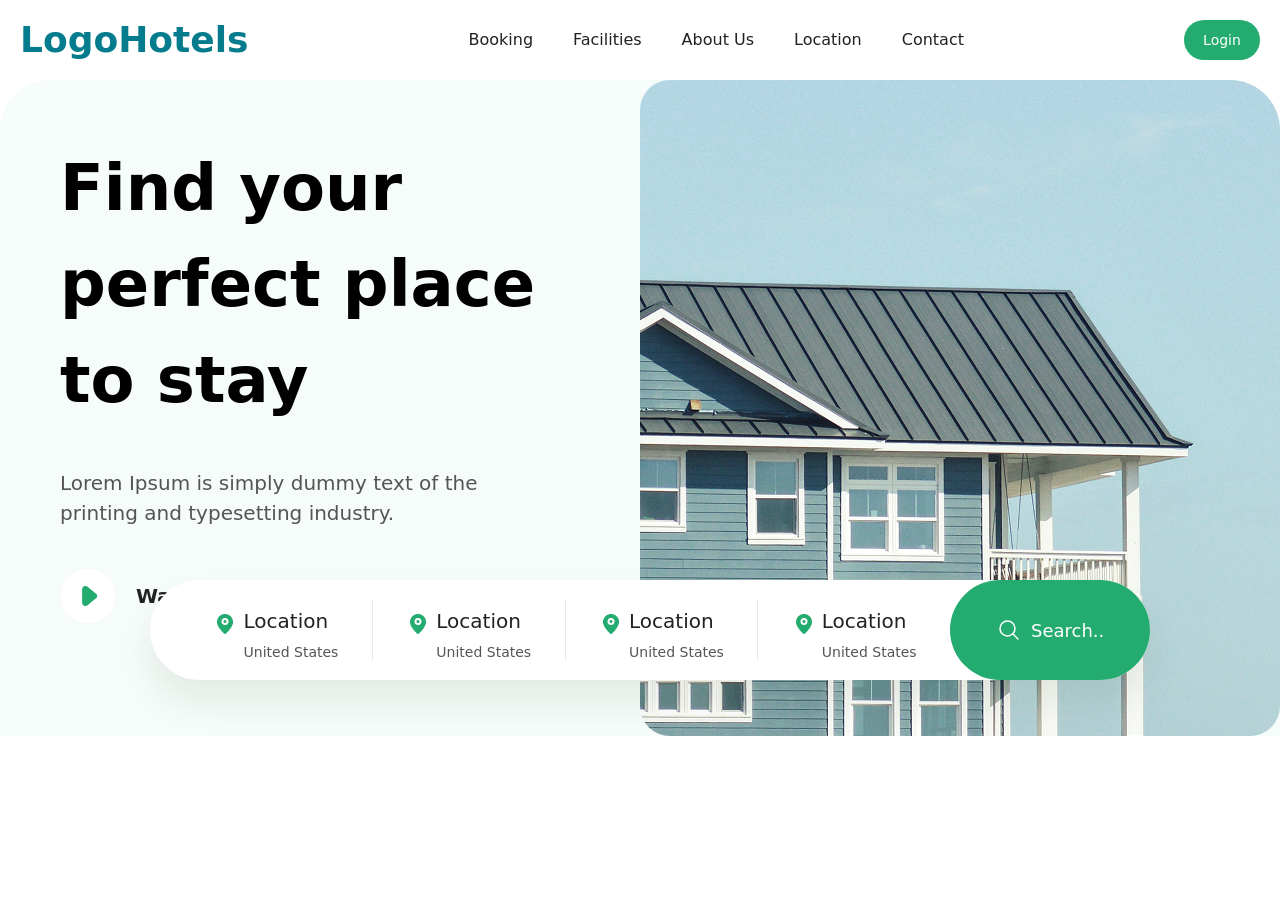
==== index.html @ 99b349c3 "1st section" ====
<!DOCTYPE html>
<html lang="en">
<head>
    <meta charset="UTF-8">
    <meta name="viewport" content="width=device-width, initial-scale=1.0">
    <title>Hotels</title>
    <link rel="stylesheet" href="./src/output.css">
</head>
<body>
    <header class="max-w-[1280px] m-auto py-10 p-5 lg:py-10 h-[40px] flex justify-between items-center">
        <h1 class="font-[900] text-[24px] lg:text-[36px] text-[#047C8D]">LogoHotels</h1>
        <nav class="hidden lg:flex gap-[40px] text-[#222222]">
            <p>Booking</p>
            <p>Facilities</p>
            <p>About Us</p>
            <p>Location</p>
            <p>Contact</p>
        </nav>
        <a href="" class="w-[76px] h-[40px] rounded-[35px] bg-[#24AB70] flex justify-center items-center text-[14px] text-white">Login</a>
        <svg xmlns="http://www.w3.org/2000/svg" fill="none" viewBox="0 0 24 24" stroke-width="1.5" stroke="currentColor" class="lg:hidden block w-[40px] h-[30px]">
        <path stroke-linecap="round" stroke-linejoin="round" d="M3.75 6.75h16.5M3.75 12h16.5M12 17.25h8.25" />
        </svg>
    </header>
    <section class="m-5 p-5 lg:p-0 relative max-w-[1280px] lg:h-[656px] m-auto rounded-t-[50px] bg-[#24AB700A] flex gap-[20px] flex-col lg:flex-row lg:justify-between">
        <div class="p-[30px] lg:p-[60px] flex flex-col gap-[30px] items-center lg:items-start lg:gap-[40px]">
            <h1 class="text-[64px] font-[600] text-center lg:text-start">Find your perfect place to stay</h1>
            <p class="text-[20px] text-[#555555] text-center lg:text-start">Lorem Ipsum is simply dummy text of the printing and typesetting industry.</p>
            <div class="flex gap-[20px] items-center justify-start">
                <img class="w-[56px] h-[56px]" src="./Images/Group 2.png" alt="">
                <h3 class="text-[20px] font-[600] text-[#222222]">Watch video</h3>
            </div>
        </div>
        <img class="rounded-[30px] lg:w-[640px] lg:h-[656px]" src="./Images/image (19).png" alt="">
                
        <div class="hidden lg:flex absolute top-[500px] left-[150px] lg:flex-row items-center pl-[30px] w-[1000px] h-[100px] bg-white rounded-[280px] justify-between" style="box-shadow: 0px 22px 38px #00221314;">
            <div class=""></div>
            <div class="border border-b border-[#E8E8E8] lg:border-none flex w-[125px] h-[48px] justify-between items-start">
                <img class="w-[24px] mt-1.5 h-[24px]" src="./Images/pin 1.png" alt="">
                <div class="flex flex-col gap-1.5">
                    <p class="text-[20px] text-[#222222]">Location</p>
                    <p class="text-[14px] text-[#555555]">United States</p>
                </div>
            </div>
            <img class="h-[60px]" src="./Images/Line 3.png" alt="">
            <div class="border border-b border-[#E8E8E8] lg:border-none flex w-[125px] h-[48px] justify-between items-start">
                <img class="w-[24px] mt-1.5 h-[24px]" src="./Images/pin 1.png" alt="">
                <div class="flex flex-col gap-1.5">
                    <p class="text-[20px] text-[#222222]">Location</p>
                    <p class="text-[14px] text-[#555555]">United States</p>
                </div>
            </div>
            <img class="h-[60px]" src="./Images/Line 3.png" alt="">
            <div class="border border-b border-[#E8E8E8] lg:border-none flex w-[125px] h-[48px] justify-between items-start">
                <img class="w-[24px] mt-1.5 h-[24px]" src="./Images/pin 1.png" alt="">
                <div class="flex flex-col gap-1.5">
                    <p class="text-[20px] text-[#222222]">Location</p>
                    <p class="text-[14px] text-[#555555]">United States</p>
                </div>
            </div>
            <img class="h-[60px]" src="./Images/Line 3.png" alt="">
            <div class="border border-b border-[#E8E8E8] lg:border-none flex w-[125px] h-[48px] justify-between items-start">
                <img class="w-[24px] mt-1.5 h-[24px]" src="./Images/pin 1.png" alt="">
                <div class="flex flex-col gap-1.5">
                    <p class="text-[20px] text-[#222222]">Location</p>
                    <p class="text-[14px] text-[#555555]">United States</p>
                </div>
            </div>
            <div class="w-[200px] h-[100px] flex rounded-[280px] bg-[#24AB70] text-white flex justify-center gap-[10px] items-center">
                <svg xmlns="http://www.w3.org/2000/svg" fill="none" viewBox="0 0 24 24" stroke-width="1.5" stroke="currentColor" class="size-6">
                <path stroke-linecap="round" stroke-linejoin="round" d="m21 21-5.197-5.197m0 0A7.5 7.5 0 1 0 5.196 5.196a7.5 7.5 0 0 0 10.607 10.607Z" />
                </svg>
                <input class="w-[72px] h-[24px] text-[18px] text-white" type="text" placeholder="Search...">
            </div>
        </div>
    </section>
</body>
</html>
---- src/output.css ----
/*! tailwindcss v4.3.0 | MIT License | https://tailwindcss.com */
@layer properties;
@layer theme, base, components, utilities;
@layer theme {
  :root, :host {
    --font-sans: ui-sans-serif, system-ui, sans-serif, "Apple Color Emoji",
      "Segoe UI Emoji", "Segoe UI Symbol", "Noto Color Emoji";
    --font-mono: ui-monospace, SFMono-Regular, Menlo, Monaco, Consolas, "Liberation Mono",
      "Courier New", monospace;
    --color-amber-50: oklch(98.7% 0.022 95.277);
    --color-white: #fff;
    --spacing: 0.25rem;
    --text-2xl: 1.5rem;
    --text-2xl--line-height: calc(2 / 1.5);
    --font-weight-bold: 700;
    --radius-2xl: 1rem;
    --default-font-family: var(--font-sans);
    --default-mono-font-family: var(--font-mono);
  }
}
@layer base {
  *, ::after, ::before, ::backdrop, ::file-selector-button {
    box-sizing: border-box;
    margin: 0;
    padding: 0;
    border: 0 solid;
  }
  html, :host {
    line-height: 1.5;
    -webkit-text-size-adjust: 100%;
    tab-size: 4;
    font-family: var(--default-font-family, ui-sans-serif, system-ui, sans-serif, "Apple Color Emoji", "Segoe UI Emoji", "Segoe UI Symbol", "Noto Color Emoji");
    font-feature-settings: var(--default-font-feature-settings, normal);
    font-variation-settings: var(--default-font-variation-settings, normal);
    -webkit-tap-highlight-color: transparent;
  }
  hr {
    height: 0;
    color: inherit;
    border-top-width: 1px;
  }
  abbr:where([title]) {
    -webkit-text-decoration: underline dotted;
    text-decoration: underline dotted;
  }
  h1, h2, h3, h4, h5, h6 {
    font-size: inherit;
    font-weight: inherit;
  }
  a {
    color: inherit;
    -webkit-text-decoration: inherit;
    text-decoration: inherit;
  }
  b, strong {
    font-weight: bolder;
  }
  code, kbd, samp, pre {
    font-family: var(--default-mono-font-family, ui-monospace, SFMono-Regular, Menlo, Monaco, Consolas, "Liberation Mono", "Courier New", monospace);
    font-feature-settings: var(--default-mono-font-feature-settings, normal);
    font-variation-settings: var(--default-mono-font-variation-settings, normal);
    font-size: 1em;
  }
  small {
    font-size: 80%;
  }
  sub, sup {
    font-size: 75%;
    line-height: 0;
    position: relative;
    vertical-align: baseline;
  }
  sub {
    bottom: -0.25em;
  }
  sup {
    top: -0.5em;
  }
  table {
    text-indent: 0;
    border-color: inherit;
    border-collapse: collapse;
  }
  :-moz-focusring {
    outline: auto;
  }
  progress {
    vertical-align: baseline;
  }
  summary {
    display: list-item;
  }
  ol, ul, menu {
    list-style: none;
  }
  img, svg, video, canvas, audio, iframe, embed, object {
    display: block;
    vertical-align: middle;
  }
  img, video {
    max-width: 100%;
    height: auto;
  }
  button, input, select, optgroup, textarea, ::file-selector-button {
    font: inherit;
    font-feature-settings: inherit;
    font-variation-settings: inherit;
    letter-spacing: inherit;
    color: inherit;
    border-radius: 0;
    background-color: transparent;
    opacity: 1;
  }
  :where(select:is([multiple], [size])) optgroup {
    font-weight: bolder;
  }
  :where(select:is([multiple], [size])) optgroup option {
    padding-inline-start: 20px;
  }
  ::file-selector-button {
    margin-inline-end: 4px;
  }
  ::placeholder {
    opacity: 1;
  }
  @supports (not (-webkit-appearance: -apple-pay-button))  or (contain-intrinsic-size: 1px) {
    ::placeholder {
      color: currentcolor;
      @supports (color: color-mix(in lab, red, red)) {
        color: color-mix(in oklab, currentcolor 50%, transparent);
      }
    }
  }
  textarea {
    resize: vertical;
  }
  ::-webkit-search-decoration {
    -webkit-appearance: none;
  }
  ::-webkit-date-and-time-value {
    min-height: 1lh;
    text-align: inherit;
  }
  ::-webkit-datetime-edit {
    display: inline-flex;
  }
  ::-webkit-datetime-edit-fields-wrapper {
    padding: 0;
  }
  ::-webkit-datetime-edit, ::-webkit-datetime-edit-year-field, ::-webkit-datetime-edit-month-field, ::-webkit-datetime-edit-day-field, ::-webkit-datetime-edit-hour-field, ::-webkit-datetime-edit-minute-field, ::-webkit-datetime-edit-second-field, ::-webkit-datetime-edit-millisecond-field, ::-webkit-datetime-edit-meridiem-field {
    padding-block: 0;
  }
  ::-webkit-calendar-picker-indicator {
    line-height: 1;
  }
  :-moz-ui-invalid {
    box-shadow: none;
  }
  button, input:where([type="button"], [type="reset"], [type="submit"]), ::file-selector-button {
    appearance: button;
  }
  ::-webkit-inner-spin-button, ::-webkit-outer-spin-button {
    height: auto;
  }
  [hidden]:where(:not([hidden="until-found"])) {
    display: none !important;
  }
}
@layer utilities {
  .absolute {
    position: absolute;
  }
  .relative {
    position: relative;
  }
  .top-\[-20px\] {
    top: -20px;
  }
  .top-\[-\] {
    top: -;
  }
  .top-\[100\] {
    top: 100;
  }
  .top-\[500px\] {
    top: 500px;
  }
  .top-\[1000px\] {
    top: 1000px;
  }
  .left-\[150px\] {
    left: 150px;
  }
  .left-\[200px\] {
    left: 200px;
  }
  .m-5 {
    margin: calc(var(--spacing) * 5);
  }
  .m-auto {
    margin: auto;
  }
  .mt-1 {
    margin-top: calc(var(--spacing) * 1);
  }
  .mt-1\.5 {
    margin-top: calc(var(--spacing) * 1.5);
  }
  .mt-2 {
    margin-top: calc(var(--spacing) * 2);
  }
  .mt-2\.5 {
    margin-top: calc(var(--spacing) * 2.5);
  }
  .block {
    display: block;
  }
  .flex {
    display: flex;
  }
  .hidden {
    display: none;
  }
  .table {
    display: table;
  }
  .size-6 {
    width: calc(var(--spacing) * 6);
    height: calc(var(--spacing) * 6);
  }
  .h-\[20px\] {
    height: 20px;
  }
  .h-\[24px\] {
    height: 24px;
  }
  .h-\[30px\] {
    height: 30px;
  }
  .h-\[40px\] {
    height: 40px;
  }
  .h-\[48px\] {
    height: 48px;
  }
  .h-\[56px\] {
    height: 56px;
  }
  .h-\[60px\] {
    height: 60px;
  }
  .h-\[80px\] {
    height: 80px;
  }
  .h-\[100p\] {
    height: 100p;
  }
  .h-\[100px\] {
    height: 100px;
  }
  .h-\[700px\] {
    height: 700px;
  }
  .w-\[24px\] {
    width: 24px;
  }
  .w-\[30px\] {
    width: 30px;
  }
  .w-\[40px\] {
    width: 40px;
  }
  .w-\[56px\] {
    width: 56px;
  }
  .w-\[72px\] {
    width: 72px;
  }
  .w-\[76px\] {
    width: 76px;
  }
  .w-\[122\] {
    width: 122;
  }
  .w-\[125px\] {
    width: 125px;
  }
  .w-\[200px\] {
    width: 200px;
  }
  .w-\[1000px\] {
    width: 1000px;
  }
  .w-full {
    width: 100%;
  }
  .max-w-\[1000px\] {
    max-width: 1000px;
  }
  .max-w-\[1280px\] {
    max-width: 1280px;
  }
  .border-collapse {
    border-collapse: collapse;
  }
  .resize {
    resize: both;
  }
  .flex-col {
    flex-direction: column;
  }
  .items-center {
    align-items: center;
  }
  .items-start {
    align-items: flex-start;
  }
  .items-stretch {
    align-items: stretch;
  }
  .justify-between {
    justify-content: space-between;
  }
  .justify-center {
    justify-content: center;
  }
  .justify-start {
    justify-content: flex-start;
  }
  .gap-0 {
    gap: calc(var(--spacing) * 0);
  }
  .gap-1 {
    gap: calc(var(--spacing) * 1);
  }
  .gap-1\.5 {
    gap: calc(var(--spacing) * 1.5);
  }
  .gap-2 {
    gap: calc(var(--spacing) * 2);
  }
  .gap-2\.5 {
    gap: calc(var(--spacing) * 2.5);
  }
  .gap-5 {
    gap: calc(var(--spacing) * 5);
  }
  .gap-\[0\] {
    gap: 0;
  }
  .gap-\[10px\] {
    gap: 10px;
  }
  .gap-\[20\] {
    gap: 20;
  }
  .gap-\[20px\] {
    gap: 20px;
  }
  .gap-\[30\] {
    gap: 30;
  }
  .gap-\[30px\] {
    gap: 30px;
  }
  .gap-\[40px\] {
    gap: 40px;
  }
  .space-x-0 {
    :where(& > :not(:last-child)) {
      --tw-space-x-reverse: 0;
      margin-inline-start: calc(calc(var(--spacing) * 0) * var(--tw-space-x-reverse));
      margin-inline-end: calc(calc(var(--spacing) * 0) * calc(1 - var(--tw-space-x-reverse)));
    }
  }
  .space-x-2 {
    :where(& > :not(:last-child)) {
      --tw-space-x-reverse: 0;
      margin-inline-start: calc(calc(var(--spacing) * 2) * var(--tw-space-x-reverse));
      margin-inline-end: calc(calc(var(--spacing) * 2) * calc(1 - var(--tw-space-x-reverse)));
    }
  }
  .overflow-auto {
    overflow: auto;
  }
  .overflow-x-auto {
    overflow-x: auto;
  }
  .rounded {
    border-radius: 0.25rem;
  }
  .rounded-2xl {
    border-radius: var(--radius-2xl);
  }
  .rounded-\[2xl\] {
    border-radius: 2xl;
  }
  .rounded-\[30\] {
    border-radius: 30;
  }
  .rounded-\[30px\] {
    border-radius: 30px;
  }
  .rounded-\[35px\] {
    border-radius: 35px;
  }
  .rounded-\[280px\] {
    border-radius: 280px;
  }
  .rounded-t {
    border-top-left-radius: 0.25rem;
    border-top-right-radius: 0.25rem;
  }
  .rounded-t-2xl {
    border-top-left-radius: var(--radius-2xl);
    border-top-right-radius: var(--radius-2xl);
  }
  .rounded-t-\[2xl\] {
    border-top-left-radius: 2xl;
    border-top-right-radius: 2xl;
  }
  .rounded-t-\[50px\] {
    border-top-left-radius: 50px;
    border-top-right-radius: 50px;
  }
  .border {
    border-style: var(--tw-border-style);
    border-width: 1px;
  }
  .border-b {
    border-bottom-style: var(--tw-border-style);
    border-bottom-width: 1px;
  }
  .border-\[\#E8E8E8\] {
    border-color: #E8E8E8;
  }
  .bg-\[\#24AB70\] {
    background-color: #24AB70;
  }
  .bg-\[\#24AB700A\] {
    background-color: #24AB700A;
  }
  .bg-\[amber-50\] {
    background-color: amber-50;
  }
  .bg-amber-50 {
    background-color: var(--color-amber-50);
  }
  .bg-white {
    background-color: var(--color-white);
  }
  .p-5 {
    padding: calc(var(--spacing) * 5);
  }
  .p-10 {
    padding: calc(var(--spacing) * 10);
  }
  .p-\[30px\] {
    padding: 30px;
  }
  .px-1 {
    padding-inline: calc(var(--spacing) * 1);
  }
  .px-5 {
    padding-inline: calc(var(--spacing) * 5);
  }
  .px-10 {
    padding-inline: calc(var(--spacing) * 10);
  }
  .py-5 {
    padding-block: calc(var(--spacing) * 5);
  }
  .py-10 {
    padding-block: calc(var(--spacing) * 10);
  }
  .pb-4 {
    padding-bottom: calc(var(--spacing) * 4);
  }
  .pl-3 {
    padding-left: calc(var(--spacing) * 3);
  }
  .pl-\[2\] {
    padding-left: 2;
  }
  .pl-\[30px\] {
    padding-left: 30px;
  }
  .text-center {
    text-align: center;
  }
  .font-mono {
    font-family: var(--font-mono);
  }
  .text-2xl {
    font-size: var(--text-2xl);
    line-height: var(--tw-leading, var(--text-2xl--line-height));
  }
  .text-\[14px\] {
    font-size: 14px;
  }
  .text-\[18px\] {
    font-size: 18px;
  }
  .text-\[20px\] {
    font-size: 20px;
  }
  .text-\[24px\] {
    font-size: 24px;
  }
  .text-\[36px\] {
    font-size: 36px;
  }
  .text-\[64px\] {
    font-size: 64px;
  }
  .font-\[600\] {
    --tw-font-weight: 600;
    font-weight: 600;
  }
  .font-\[900\] {
    --tw-font-weight: 900;
    font-weight: 900;
  }
  .font-bold {
    --tw-font-weight: var(--font-weight-bold);
    font-weight: var(--font-weight-bold);
  }
  .text-\[\#047C8D\] {
    color: #047C8D;
  }
  .text-\[\#222222\] {
    color: #222222;
  }
  .text-\[\#555555\] {
    color: #555555;
  }
  .text-\[\#\] {
    color: #;
  }
  .text-\[2xl\] {
    color: 2xl;
  }
  .text-\[18p\] {
    color: 18p;
  }
  .text-\[wi\] {
    color: wi;
  }
  .text-white {
    color: var(--color-white);
  }
  .underline {
    text-decoration-line: underline;
  }
  .outline {
    outline-style: var(--tw-outline-style);
    outline-width: 1px;
  }
  .md\:pb-6 {
    @media (width >= 48rem) {
      padding-bottom: calc(var(--spacing) * 6);
    }
  }
  .lg\:absolute {
    @media (width >= 64rem) {
      position: absolute;
    }
  }
  .lg\:block {
    @media (width >= 64rem) {
      display: block;
    }
  }
  .lg\:flex {
    @media (width >= 64rem) {
      display: flex;
    }
  }
  .lg\:hidden {
    @media (width >= 64rem) {
      display: none;
    }
  }
  .lg\:h-\[656\] {
    @media (width >= 64rem) {
      height: 656;
    }
  }
  .lg\:h-\[656px\] {
    @media (width >= 64rem) {
      height: 656px;
    }
  }
  .lg\:w-\[640px\] {
    @media (width >= 64rem) {
      width: 640px;
    }
  }
  .lg\:flex-row {
    @media (width >= 64rem) {
      flex-direction: row;
    }
  }
  .lg\:items-start {
    @media (width >= 64rem) {
      align-items: flex-start;
    }
  }
  .lg\:justify-between {
    @media (width >= 64rem) {
      justify-content: space-between;
    }
  }
  .lg\:gap-\[40\] {
    @media (width >= 64rem) {
      gap: 40;
    }
  }
  .lg\:gap-\[40px\] {
    @media (width >= 64rem) {
      gap: 40px;
    }
  }
  .lg\:border {
    @media (width >= 64rem) {
      border-style: var(--tw-border-style);
      border-width: 1px;
    }
  }
  .lg\:border-none {
    @media (width >= 64rem) {
      --tw-border-style: none;
      border-style: none;
    }
  }
  .lg\:p-0 {
    @media (width >= 64rem) {
      padding: calc(var(--spacing) * 0);
    }
  }
  .lg\:p-\[60px\] {
    @media (width >= 64rem) {
      padding: 60px;
    }
  }
  .lg\:px-10 {
    @media (width >= 64rem) {
      padding-inline: calc(var(--spacing) * 10);
    }
  }
  .lg\:py-5 {
    @media (width >= 64rem) {
      padding-block: calc(var(--spacing) * 5);
    }
  }
  .lg\:py-10 {
    @media (width >= 64rem) {
      padding-block: calc(var(--spacing) * 10);
    }
  }
  .lg\:py-\[40\] {
    @media (width >= 64rem) {
      padding-block: 40;
    }
  }
  .lg\:text-start {
    @media (width >= 64rem) {
      text-align: start;
    }
  }
  .lg\:text-\[36px\] {
    @media (width >= 64rem) {
      font-size: 36px;
    }
  }
}
@property --tw-space-x-reverse {
  syntax: "*";
  inherits: false;
  initial-value: 0;
}
@property --tw-border-style {
  syntax: "*";
  inherits: false;
  initial-value: solid;
}
@property --tw-font-weight {
  syntax: "*";
  inherits: false;
}
@property --tw-outline-style {
  syntax: "*";
  inherits: false;
  initial-value: solid;
}
@layer properties {
  @supports ((-webkit-hyphens: none) and (not (margin-trim: inline))) or ((-moz-orient: inline) and (not (color:rgb(from red r g b)))) {
    *, ::before, ::after, ::backdrop {
      --tw-space-x-reverse: 0;
      --tw-border-style: solid;
      --tw-font-weight: initial;
      --tw-outline-style: solid;
    }
  }
}
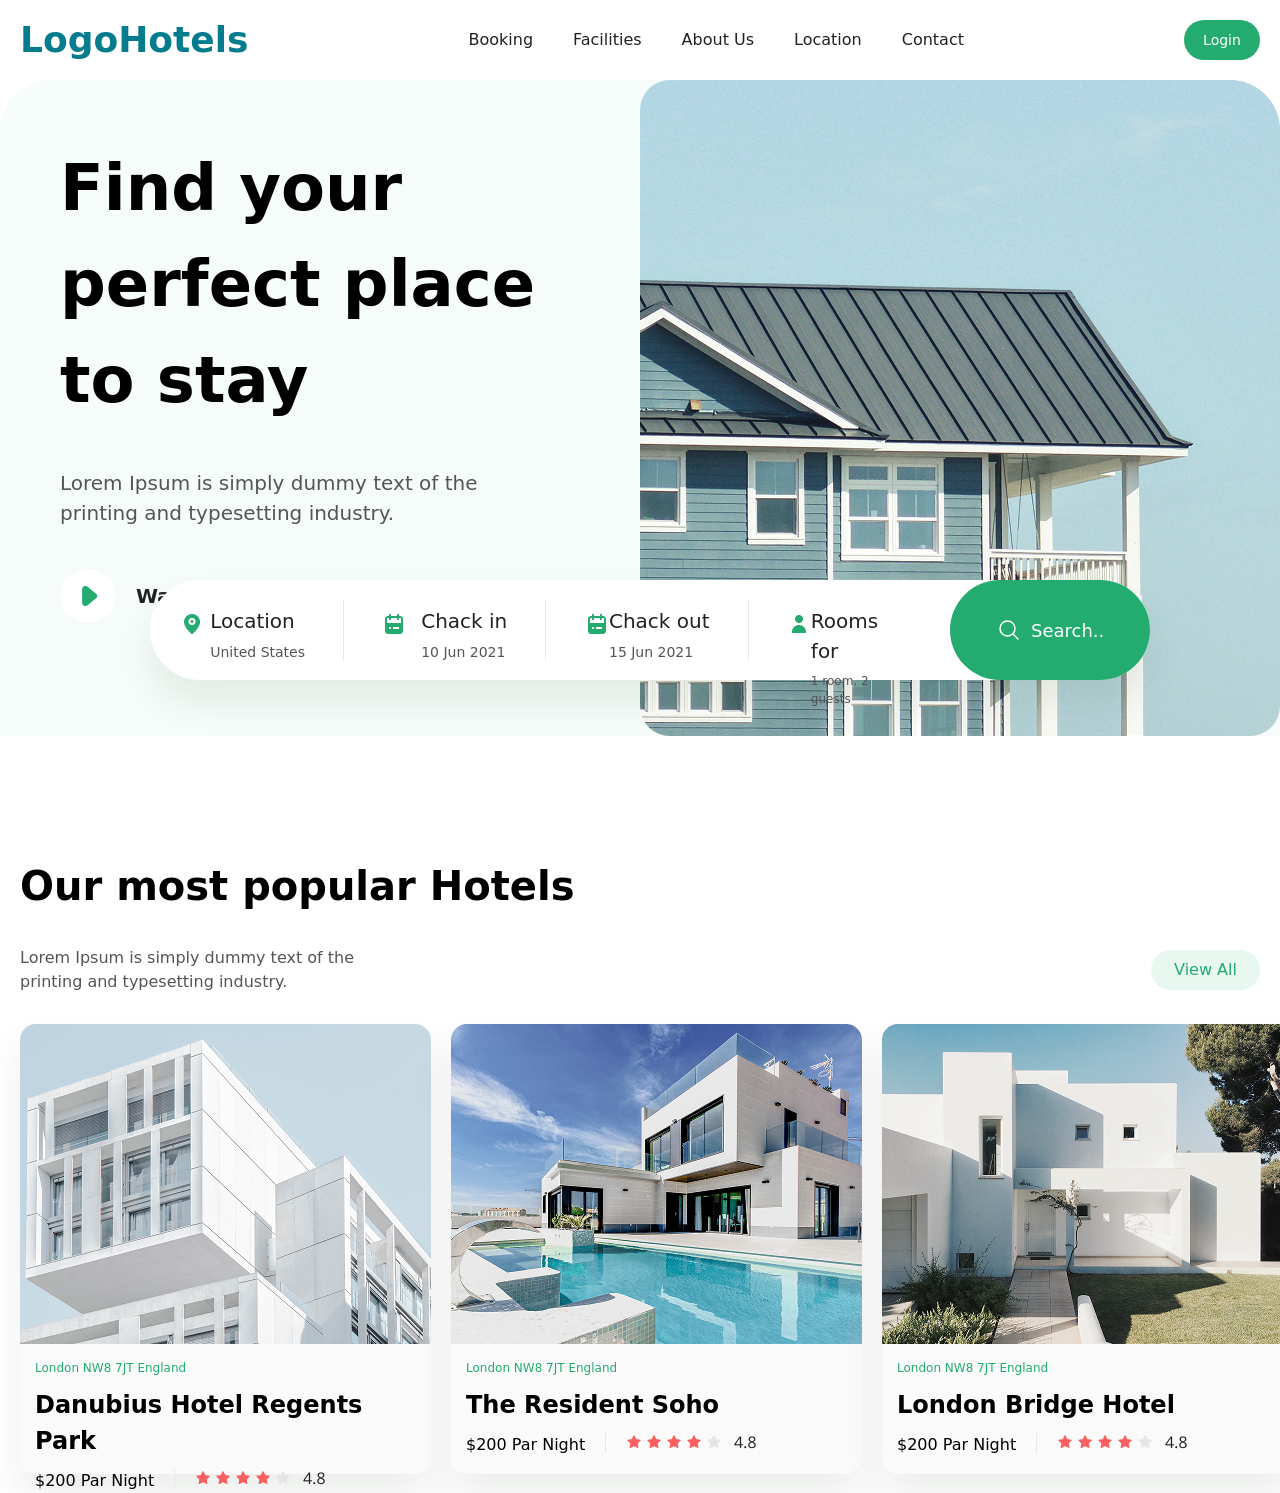
==== commit 03a58357: "2nd section" ====
--- a/index.html
+++ b/index.html
@@ -33,7 +33,6 @@
         <img class="rounded-[30px] lg:w-[640px] lg:h-[656px]" src="./Images/image (19).png" alt="">
                 
         <div class="hidden lg:flex absolute top-[500px] left-[150px] lg:flex-row items-center pl-[30px] w-[1000px] h-[100px] bg-white rounded-[280px] justify-between" style="box-shadow: 0px 22px 38px #00221314;">
-            <div class=""></div>
             <div class="border border-b border-[#E8E8E8] lg:border-none flex w-[125px] h-[48px] justify-between items-start">
                 <img class="w-[24px] mt-1.5 h-[24px]" src="./Images/pin 1.png" alt="">
                 <div class="flex flex-col gap-1.5">
@@ -43,26 +42,26 @@
             </div>
             <img class="h-[60px]" src="./Images/Line 3.png" alt="">
             <div class="border border-b border-[#E8E8E8] lg:border-none flex w-[125px] h-[48px] justify-between items-start">
-                <img class="w-[24px] mt-1.5 h-[24px]" src="./Images/pin 1.png" alt="">
+                <img class="w-[24px] mt-1.5 h-[24px]" src="./Images/calendar 1.png" alt="">
                 <div class="flex flex-col gap-1.5">
-                    <p class="text-[20px] text-[#222222]">Location</p>
-                    <p class="text-[14px] text-[#555555]">United States</p>
+                    <p class="text-[20px] text-[#222222]">Chack in</p>
+                    <p class="text-[14px] text-[#555555]">10 Jun 2021</p>
                 </div>
             </div>
             <img class="h-[60px]" src="./Images/Line 3.png" alt="">
             <div class="border border-b border-[#E8E8E8] lg:border-none flex w-[125px] h-[48px] justify-between items-start">
-                <img class="w-[24px] mt-1.5 h-[24px]" src="./Images/pin 1.png" alt="">
+                <img class="w-[24px] mt-1.5 h-[24px]" src="./Images/calendar 1.png" alt="">
                 <div class="flex flex-col gap-1.5">
-                    <p class="text-[20px] text-[#222222]">Location</p>
-                    <p class="text-[14px] text-[#555555]">United States</p>
+                    <p class="text-[20px] text-[#222222]">Chack out</p>
+                    <p class="text-[14px] text-[#555555]">15 Jun 2021</p>
                 </div>
             </div>
             <img class="h-[60px]" src="./Images/Line 3.png" alt="">
             <div class="border border-b border-[#E8E8E8] lg:border-none flex w-[125px] h-[48px] justify-between items-start">
-                <img class="w-[24px] mt-1.5 h-[24px]" src="./Images/pin 1.png" alt="">
+                <img class="w-[24px] mt-1.5 h-[24px]" src="./Images/person 1.png" alt="">
                 <div class="flex flex-col gap-1.5">
-                    <p class="text-[20px] text-[#222222]">Location</p>
-                    <p class="text-[14px] text-[#555555]">United States</p>
+                    <p class="text-[20px] text-[#222222]">Rooms for</p>
+                    <p class="text-[12px] text-[#555555]">1 room, 2 guests</p>
                 </div>
             </div>
             <div class="w-[200px] h-[100px] flex rounded-[280px] bg-[#24AB70] text-white flex justify-center gap-[10px] items-center">
@@ -73,5 +72,51 @@
             </div>
         </div>
     </section>
+
+    <section class="p-5 relative max-w-[1280px] lg:h-[656px] mx-auto mt-[100px] flex gap-[30px] flex-col">
+        <h1 class="text-[40px] font-[600] text-center lg:text-start">Our most popular Hotels</h1>
+        <div class="w-full flex flex-col lg:flex-row items-center gap-[20px] lg:justify-between lg:items-center">
+            <p class="text-[16px] text-[#555555] lg:w-[400px] text-center lg:text-start">Lorem Ipsum is simply dummy text of the printing and typesetting industry.</p>
+            <button class="w-[109px] h-[40px] bg-[#24AB701A] rounded-[280px] text-[#24AB70]">View All</button>
+        </div>
+        <div class="w-full  lg:w-[1280px] flex flex-col lg:flex-row gap-[20px]">
+            <div class="w-full lg:w-[411px] h-[450px] rounded-[16px] bg-[#FAFAFA] flex flex-col" style="box-shadow: 0px 22px 38px #00221314;">
+                <img class="w-full" src="./Images/image (20).png" alt="">
+                <div class="m-[15px] flex flex-col gap-[10px]">
+                    <p class="text-[12px] text-[#24AB70]">London NW8 7JT England</p>
+                    <p class="text-[24px] font-[600]">Danubius Hotel Regents Park</p>
+                    <div class="flex gap-[20px]">
+                        <p class="text-[16px]">$200 Par Night</p>
+                        <img class="h-[20px]" src="./Images/Line 3.png" alt="">
+                        <img class="h-[18px]" src="./Images/Group 10.png" alt="">
+                    </div>
+                </div>
+            </div>
+            <div class="w-full lg:w-[411px] h-[450px] rounded-[16px] bg-[#FAFAFA] flex flex-col" style="box-shadow: 0px 22px 38px #00221314;">
+                <img class="w-full" src="./Images/image (21).png" alt="">
+                <div class="m-[15px] flex flex-col gap-[10px]">
+                    <p class="text-[12px] text-[#24AB70]">London NW8 7JT England</p>
+                    <p class="text-[24px] font-[600]">The Resident Soho</p>
+                    <div class="flex gap-[20px]">
+                        <p class="text-[16px]">$200 Par Night</p>
+                        <img class="h-[20px]" src="./Images/Line 3.png" alt="">
+                        <img class="h-[18px]" src="./Images/Group 10.png" alt="">
+                    </div>
+                </div>
+            </div>
+            <div class="w-full lg:w-[411px] h-[450px] rounded-[16px] bg-[#FAFAFA] flex flex-col" style="box-shadow: 0px 22px 38px #00221314;">
+                <img class="w-full" src="./Images/image (22).png" alt="">
+                <div class="m-[15px] flex flex-col gap-[10px]">
+                    <p class="text-[12px] text-[#24AB70]">London NW8 7JT England</p>
+                    <p class="text-[24px] font-[600]">London Bridge Hotel</p>
+                    <div class="flex gap-[20px]">
+                        <p class="text-[16px]">$200 Par Night</p>
+                        <img class="h-[20px]" src="./Images/Line 3.png" alt="">
+                        <img class="h-[18px]" src="./Images/Group 10.png" alt="">
+                    </div>
+                </div>
+            </div>
+        </div>
+    </section>
 </body>
 </html>
--- a/src/output.css
+++ b/src/output.css
@@ -197,9 +197,15 @@
   .m-5 {
     margin: calc(var(--spacing) * 5);
   }
+  .m-\[15px\] {
+    margin: 15px;
+  }
   .m-auto {
     margin: auto;
   }
+  .mx-auto {
+    margin-inline: auto;
+  }
   .mt-1 {
     margin-top: calc(var(--spacing) * 1);
   }
@@ -211,6 +217,15 @@
   }
   .mt-2\.5 {
     margin-top: calc(var(--spacing) * 2.5);
+  }
+  .mt-100 {
+    margin-top: calc(var(--spacing) * 100);
+  }
+  .mt-\[100\] {
+    margin-top: 100;
+  }
+  .mt-\[100px\] {
+    margin-top: 100px;
   }
   .block {
     display: block;
@@ -228,6 +243,15 @@
     width: calc(var(--spacing) * 6);
     height: calc(var(--spacing) * 6);
   }
+  .h-18 {
+    height: calc(var(--spacing) * 18);
+  }
+  .h-\[18p\] {
+    height: 18p;
+  }
+  .h-\[18px\] {
+    height: 18px;
+  }
   .h-\[20px\] {
     height: 20px;
   }
@@ -258,9 +282,18 @@
   .h-\[100px\] {
     height: 100px;
   }
+  .h-\[320px\] {
+    height: 320px;
+  }
+  .h-\[450px\] {
+    height: 450px;
+  }
   .h-\[700px\] {
     height: 700px;
   }
+  .w-411 {
+    width: calc(var(--spacing) * 411);
+  }
   .w-\[24px\] {
     width: 24px;
   }
@@ -279,6 +312,12 @@
   .w-\[76px\] {
     width: 76px;
   }
+  .w-\[109\] {
+    width: 109;
+  }
+  .w-\[109px\] {
+    width: 109px;
+  }
   .w-\[122\] {
     width: 122;
   }
@@ -288,9 +327,24 @@
   .w-\[200px\] {
     width: 200px;
   }
+  .w-\[411\] {
+    width: 411;
+  }
+  .w-\[411px\] {
+    width: 411px;
+  }
   .w-\[1000px\] {
     width: 1000px;
   }
+  .w-\[1280px\] {
+    width: 1280px;
+  }
+  .w-\[1282\] {
+    width: 1282;
+  }
+  .w-fit {
+    width: fit-content;
+  }
   .w-full {
     width: 100%;
   }
@@ -348,8 +402,14 @@
   .gap-\[0\] {
     gap: 0;
   }
+  .gap-\[2\] {
+    gap: 2;
+  }
   .gap-\[10px\] {
     gap: 10px;
+  }
+  .gap-\[15px\] {
+    gap: 15px;
   }
   .gap-\[20\] {
     gap: 20;
@@ -395,6 +455,12 @@
   .rounded-\[2xl\] {
     border-radius: 2xl;
   }
+  .rounded-\[16px\] {
+    border-radius: 16px;
+  }
+  .rounded-\[28\] {
+    border-radius: 28;
+  }
   .rounded-\[30\] {
     border-radius: 30;
   }
@@ -440,9 +506,21 @@
   .bg-\[\#24AB700A\] {
     background-color: #24AB700A;
   }
+  .bg-\[\#24AB701A\] {
+    background-color: #24AB701A;
+  }
+  .bg-\[\#FAFAFA\] {
+    background-color: #FAFAFA;
+  }
+  .bg-\[\#\] {
+    background-color: #;
+  }
   .bg-\[amber-50\] {
     background-color: amber-50;
   }
+  .bg-\[white\] {
+    background-color: white;
+  }
   .bg-amber-50 {
     background-color: var(--color-amber-50);
   }
@@ -481,6 +559,9 @@
   }
   .pl-\[2\] {
     padding-left: 2;
+  }
+  .pl-\[10px\] {
+    padding-left: 10px;
   }
   .pl-\[30px\] {
     padding-left: 30px;
@@ -495,9 +576,15 @@
     font-size: var(--text-2xl);
     line-height: var(--tw-leading, var(--text-2xl--line-height));
   }
+  .text-\[12px\] {
+    font-size: 12px;
+  }
   .text-\[14px\] {
     font-size: 14px;
   }
+  .text-\[16px\] {
+    font-size: 16px;
+  }
   .text-\[18px\] {
     font-size: 18px;
   }
@@ -509,6 +596,9 @@
   }
   .text-\[36px\] {
     font-size: 36px;
+  }
+  .text-\[40px\] {
+    font-size: 40px;
   }
   .text-\[64px\] {
     font-size: 64px;
@@ -525,6 +615,9 @@
     --tw-font-weight: var(--font-weight-bold);
     font-weight: var(--font-weight-bold);
   }
+  .text-\[\#24AB70\] {
+    color: #24AB70;
+  }
   .text-\[\#047C8D\] {
     color: #047C8D;
   }
@@ -591,14 +684,34 @@
       height: 656px;
     }
   }
+  .lg\:w-\[400px\] {
+    @media (width >= 64rem) {
+      width: 400px;
+    }
+  }
+  .lg\:w-\[411px\] {
+    @media (width >= 64rem) {
+      width: 411px;
+    }
+  }
   .lg\:w-\[640px\] {
     @media (width >= 64rem) {
       width: 640px;
     }
   }
+  .lg\:w-\[1280px\] {
+    @media (width >= 64rem) {
+      width: 1280px;
+    }
+  }
   .lg\:flex-row {
     @media (width >= 64rem) {
       flex-direction: row;
+    }
+  }
+  .lg\:items-center {
+    @media (width >= 64rem) {
+      align-items: center;
     }
   }
   .lg\:items-start {
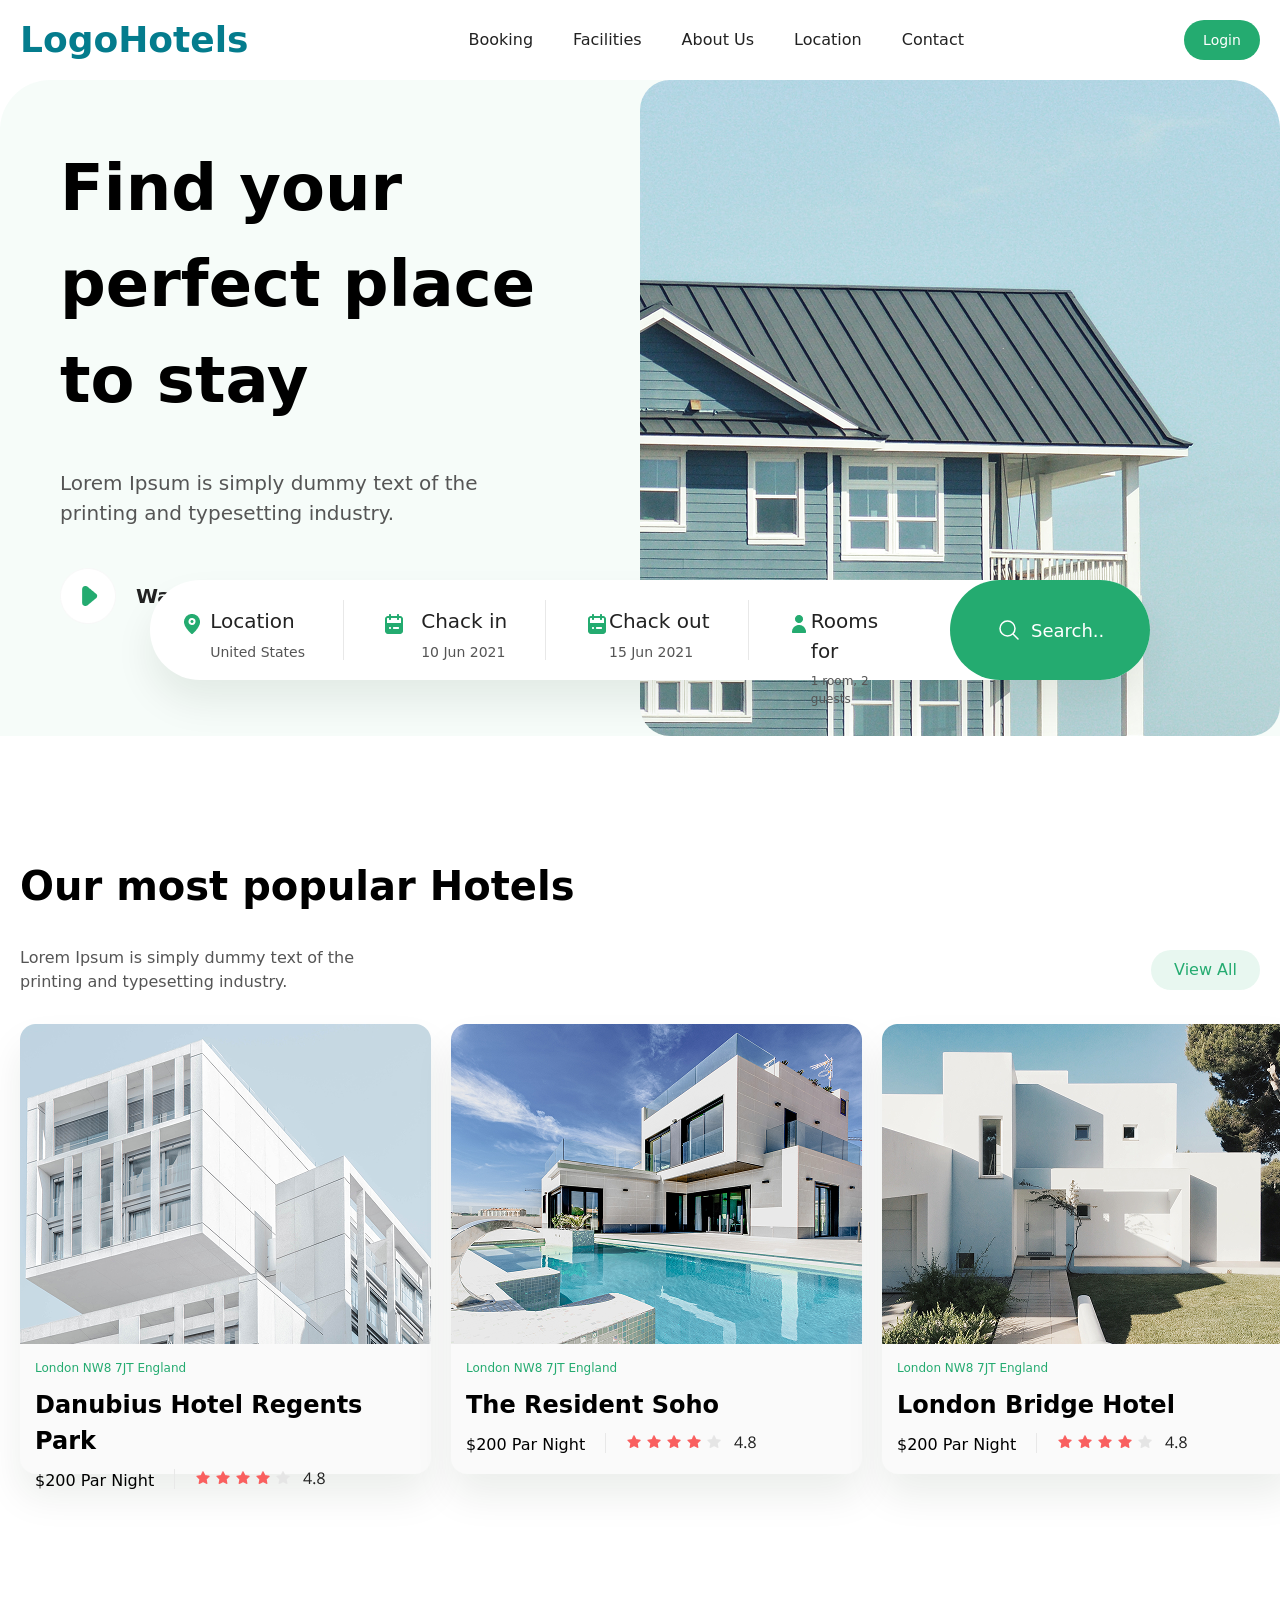
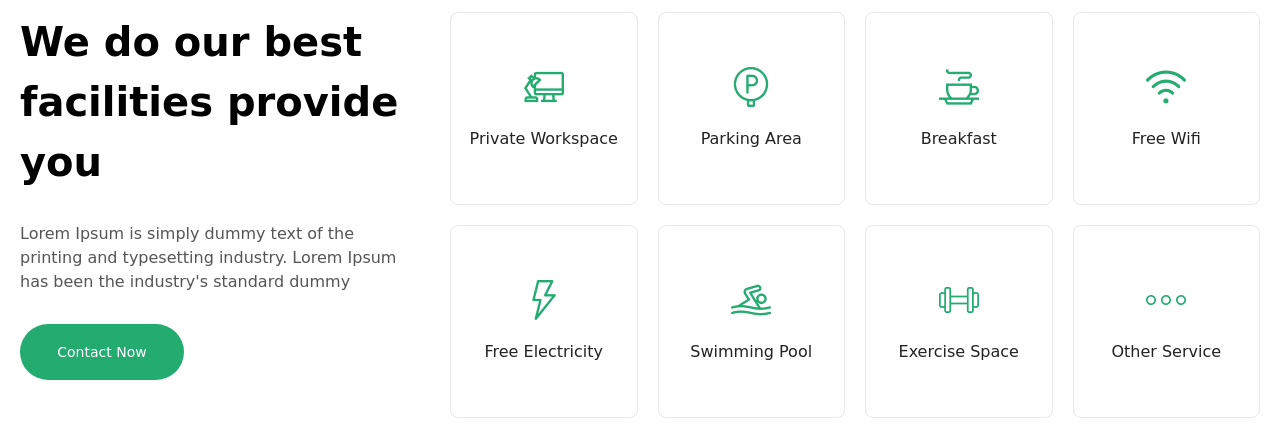
==== commit c05d949d: "3rd section" ====
--- a/index.html
+++ b/index.html
@@ -118,5 +118,47 @@
             </div>
         </div>
     </section>
+
+    <section class="w-full p-5 lg:w-[1280px] m-auto mt-[100px] flex flex-col lg:flex-row lg:justify-between gap-[30px]">
+        <div class="w-full lg:w-[411px] flex flex-col gap-[30px] items-center lg:items-start">
+            <h1 class="text-[40px] font-[600] text-center lg:text-start">We do our best facilities provide you</h1>
+            <p class="text-[16px] text-[#555555] lg:w-[400px] text-center lg:text-start">Lorem Ipsum is simply dummy text of the printing and typesetting industry. Lorem Ipsum has been the industry's standard dummy </p>
+            <button class="w-[164px] h-[56px] rounded-[35px] bg-[#24AB70] flex justify-center items-center text-[14px] text-white">Contact Now</button>
+        </div>
+        <div class="w-full lg:w-[840px] grid grid-cols-2 lg:grid-cols-4 gap-[20px]">
+            <div class="h-[150px] lg:h-[193px] rounded-[8px] border border-[#E8E8E8] flex flex-col items-center justify-center gap-5">
+                <img class="w-[40px]" src="./Images/workspace 1.png" alt="">
+                <p class="text-[#222222]">Private Workspace</p>
+            </div>
+            <div class="h-[150px] lg:h-[193px] rounded-[8px] border border-[#E8E8E8] flex flex-col items-center justify-center gap-5">
+                <img class="w-[40px]" src="./Images/parking-area (1) 1.png" alt="">
+                <p class="text-[#222222]">Parking Area</p>
+            </div>
+            <div class="h-[150px] lg:h-[193px] rounded-[8px] border border-[#E8E8E8] flex flex-col items-center justify-center gap-5">
+                <img class="w-[40px]" src="./Images/cappuccino 1.png" alt="">
+                <p class="text-[#222222]">Breakfast</p>
+            </div>
+            <div class="h-[150px] lg:h-[193px] rounded-[8px] border border-[#E8E8E8] flex flex-col items-center justify-center gap-5">
+                <img class="w-[40px]" src="./Images/wifi (2) 1.png" alt="">
+                <p class="text-[#222222]">Free Wifi</p>
+            </div>
+            <div class="h-[150px] lg:h-[193px] rounded-[8px] border border-[#E8E8E8] flex flex-col items-center justify-center gap-5">
+                <img class="w-[40px]" src="./Images/flash (1) 1.png" alt="">
+                <p class="text-[#222222]">Free Electricity</p>
+            </div>
+            <div class="h-[150px] lg:h-[193px] rounded-[8px] border border-[#E8E8E8] flex flex-col items-center justify-center gap-5">
+                <img class="w-[40px]" src="./Images/swimmer 1.png" alt="">
+                <p class="text-[#222222]">Swimming Pool</p>
+            </div>
+            <div class="h-[150px] lg:h-[193px] rounded-[8px] border border-[#E8E8E8] flex flex-col items-center justify-center gap-5">
+                <img class="w-[40px]" src="./Images/dumbell 1.png" alt="">
+                <p class="text-[#222222]">Exercise Space</p>
+            </div>
+            <div class="h-[150px] lg:h-[193px] rounded-[8px] border border-[#E8E8E8] flex flex-col items-center justify-center gap-5">
+                <img class="w-[40px]" src="./Images/ellipsis 1.png" alt="">
+                <p class="text-[#222222]">Other Service</p>
+            </div>
+        </div>
+    </section>
 </body>
 </html>
--- a/src/output.css
+++ b/src/output.css
@@ -233,6 +233,9 @@
   .flex {
     display: flex;
   }
+  .grid {
+    display: grid;
+  }
   .hidden {
     display: none;
   }
@@ -282,6 +285,9 @@
   .h-\[100px\] {
     height: 100px;
   }
+  .h-\[150px\] {
+    height: 150px;
+  }
   .h-\[320px\] {
     height: 320px;
   }
@@ -291,6 +297,12 @@
   .h-\[700px\] {
     height: 700px;
   }
+  .w-40 {
+    width: calc(var(--spacing) * 40);
+  }
+  .w-400 {
+    width: calc(var(--spacing) * 400);
+  }
   .w-411 {
     width: calc(var(--spacing) * 411);
   }
@@ -300,6 +312,9 @@
   .w-\[30px\] {
     width: 30px;
   }
+  .w-\[40\] {
+    width: 40;
+  }
   .w-\[40px\] {
     width: 40px;
   }
@@ -324,6 +339,9 @@
   .w-\[125px\] {
     width: 125px;
   }
+  .w-\[164px\] {
+    width: 164px;
+  }
   .w-\[200px\] {
     width: 200px;
   }
@@ -360,9 +378,18 @@
   .resize {
     resize: both;
   }
+  .grid-cols-2 {
+    grid-template-columns: repeat(2, minmax(0, 1fr));
+  }
+  .grid-cols-4 {
+    grid-template-columns: repeat(4, minmax(0, 1fr));
+  }
   .flex-col {
     flex-direction: column;
   }
+  .flex-wrap {
+    flex-wrap: wrap;
+  }
   .items-center {
     align-items: center;
   }
@@ -398,6 +425,9 @@
   }
   .gap-5 {
     gap: calc(var(--spacing) * 5);
+  }
+  .gap-\[0-\] {
+    gap: 0-;
   }
   .gap-\[0\] {
     gap: 0;
@@ -455,6 +485,9 @@
   .rounded-\[2xl\] {
     border-radius: 2xl;
   }
+  .rounded-\[8px\] {
+    border-radius: 8px;
+  }
   .rounded-\[16px\] {
     border-radius: 16px;
   }
@@ -674,6 +707,11 @@
       display: none;
     }
   }
+  .lg\:h-\[193px\] {
+    @media (width >= 64rem) {
+      height: 193px;
+    }
+  }
   .lg\:h-\[656\] {
     @media (width >= 64rem) {
       height: 656;
@@ -699,9 +737,24 @@
       width: 640px;
     }
   }
+  .lg\:w-\[840px\] {
+    @media (width >= 64rem) {
+      width: 840px;
+    }
+  }
   .lg\:w-\[1280px\] {
     @media (width >= 64rem) {
       width: 1280px;
+    }
+  }
+  .lg\:w-\[1282\] {
+    @media (width >= 64rem) {
+      width: 1282;
+    }
+  }
+  .lg\:grid-cols-4 {
+    @media (width >= 64rem) {
+      grid-template-columns: repeat(4, minmax(0, 1fr));
     }
   }
   .lg\:flex-row {
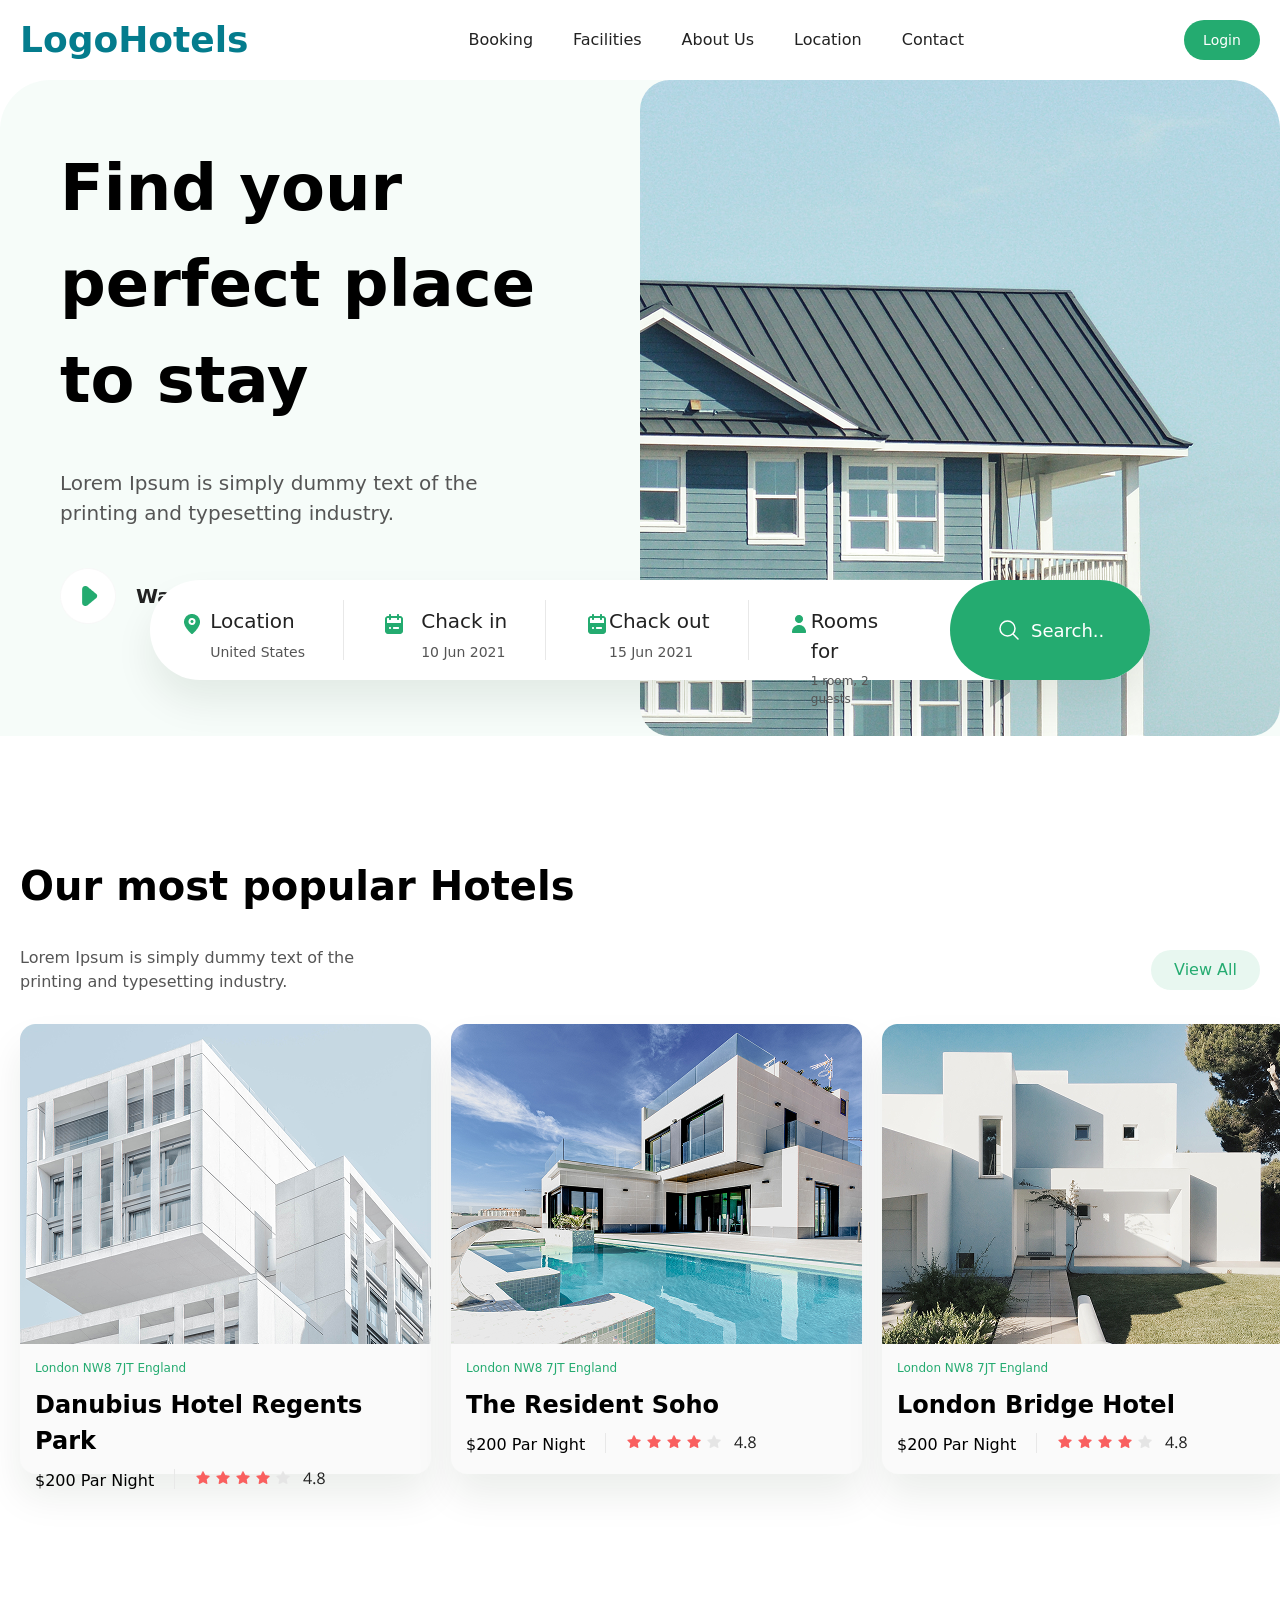
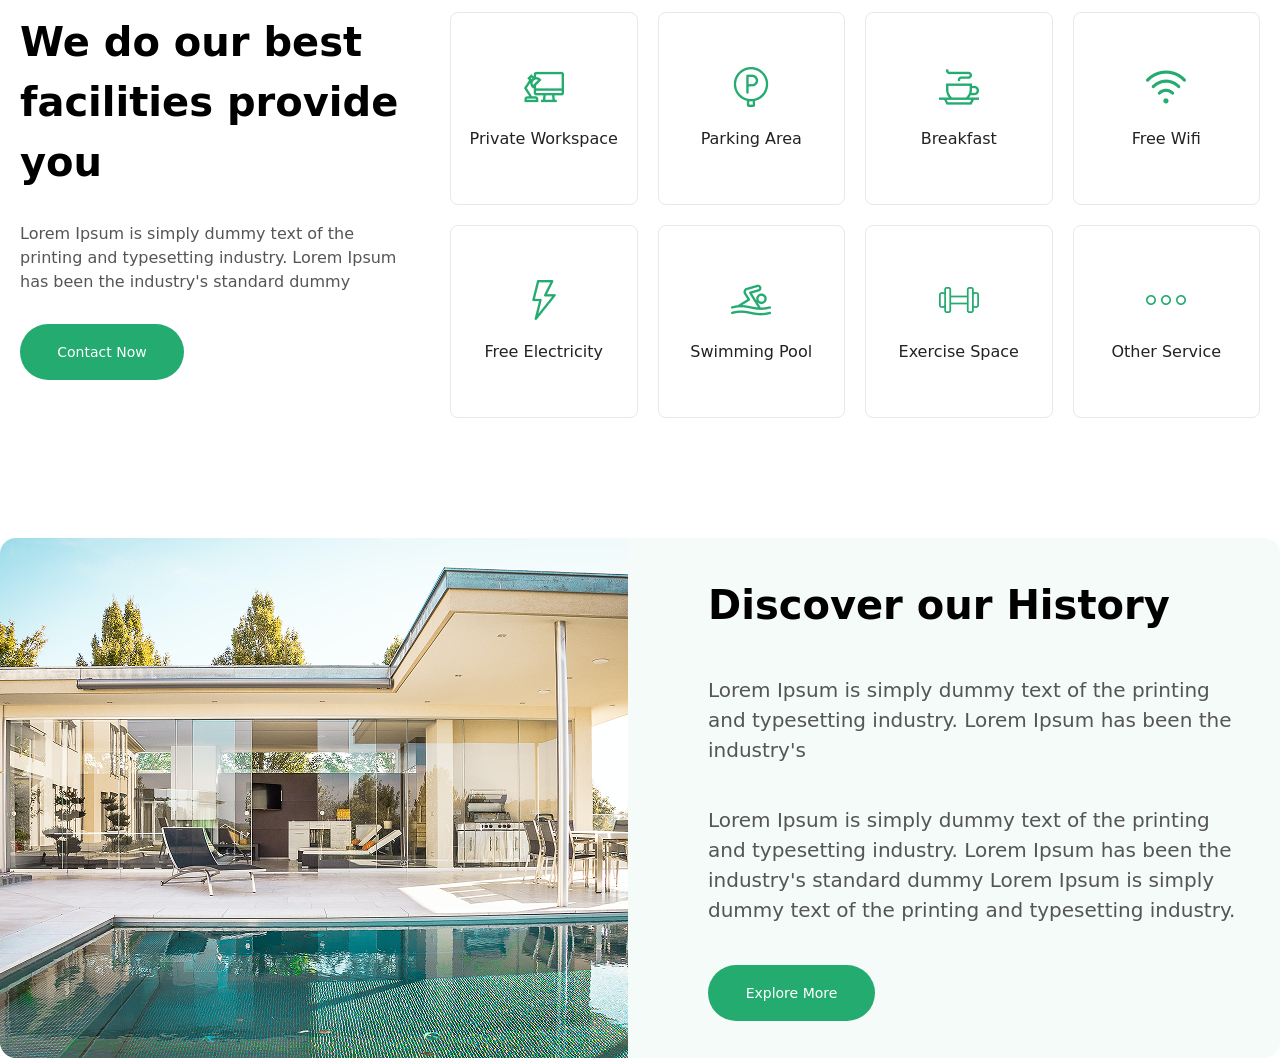
==== commit dbc3c8a0: "4th section" ====
--- a/index.html
+++ b/index.html
@@ -160,5 +160,16 @@
             </div>
         </div>
     </section>
+
+    <section class="m-5 p-5 lg:p-0 relative max-w-[1280px] lg:h-[520px] m-auto mt-[100px] rounded-[16px] bg-[#F4FBF8] flex gap-[20px] lg:gap-[50px] flex-col lg:items-center lg:flex-row">
+        <img class="lg:w-[628px] lg:h-[520px]" src="./Images/image (23).png" alt="">
+        <div class="p-[30px] flex flex-col gap-[30px] items-center lg:items-start lg:gap-[40px]">
+            <h1 class="text-[40px] font-[600] text-center lg:text-start">Discover our History</h1>
+            <p class="text-[20px] text-[#555555] text-center lg:text-start">Lorem Ipsum is simply dummy text of the printing and typesetting industry. Lorem Ipsum has been the industry's </p>
+            <p class="text-[20px] text-[#555555] text-center lg:text-start">Lorem Ipsum is simply dummy text of the printing and typesetting industry. Lorem Ipsum has been the industry's standard dummy Lorem Ipsum is simply dummy text of the printing and typesetting industry.</p>
+            <button class="w-[167px] h-[56px] rounded-[35px] bg-[#24AB70] flex justify-center items-center text-[14px] text-white">Explore More</button>
+        </div>              
+    </section>
+
 </body>
 </html>
--- a/src/output.css
+++ b/src/output.css
@@ -8,6 +8,7 @@
     --font-mono: ui-monospace, SFMono-Regular, Menlo, Monaco, Consolas, "Liberation Mono",
       "Courier New", monospace;
     --color-amber-50: oklch(98.7% 0.022 95.277);
+    --color-amber-300: oklch(87.9% 0.169 91.605);
     --color-white: #fff;
     --spacing: 0.25rem;
     --text-2xl: 1.5rem;
@@ -342,6 +343,9 @@
   .w-\[164px\] {
     width: 164px;
   }
+  .w-\[167px\] {
+    width: 167px;
+  }
   .w-\[200px\] {
     width: 200px;
   }
@@ -455,6 +459,9 @@
   }
   .gap-\[40px\] {
     gap: 40px;
+  }
+  .gap-\[50px\] {
+    gap: 50px;
   }
   .space-x-0 {
     :where(& > :not(:last-child)) {
@@ -503,6 +510,9 @@
   .rounded-\[35px\] {
     border-radius: 35px;
   }
+  .rounded-\[50px\] {
+    border-radius: 50px;
+  }
   .rounded-\[280px\] {
     border-radius: 280px;
   }
@@ -542,12 +552,18 @@
   .bg-\[\#24AB701A\] {
     background-color: #24AB701A;
   }
+  .bg-\[\#F4FBF8\] {
+    background-color: #F4FBF8;
+  }
   .bg-\[\#FAFAFA\] {
     background-color: #FAFAFA;
   }
   .bg-\[\#\] {
     background-color: #;
   }
+  .bg-\[F4FBF8\] {
+    background-color: F4FBF8;
+  }
   .bg-\[amber-50\] {
     background-color: amber-50;
   }
@@ -556,6 +572,9 @@
   }
   .bg-amber-50 {
     background-color: var(--color-amber-50);
+  }
+  .bg-amber-300 {
+    background-color: var(--color-amber-300);
   }
   .bg-white {
     background-color: var(--color-white);
@@ -707,11 +726,26 @@
       display: none;
     }
   }
+  .lg\:h-\[53px\] {
+    @media (width >= 64rem) {
+      height: 53px;
+    }
+  }
+  .lg\:h-\[56px\] {
+    @media (width >= 64rem) {
+      height: 56px;
+    }
+  }
   .lg\:h-\[193px\] {
     @media (width >= 64rem) {
       height: 193px;
     }
   }
+  .lg\:h-\[520px\] {
+    @media (width >= 64rem) {
+      height: 520px;
+    }
+  }
   .lg\:h-\[656\] {
     @media (width >= 64rem) {
       height: 656;
@@ -732,6 +766,11 @@
       width: 411px;
     }
   }
+  .lg\:w-\[628px\] {
+    @media (width >= 64rem) {
+      width: 628px;
+    }
+  }
   .lg\:w-\[640px\] {
     @media (width >= 64rem) {
       width: 640px;
@@ -777,6 +816,11 @@
       justify-content: space-between;
     }
   }
+  .lg\:gap-\[5\] {
+    @media (width >= 64rem) {
+      gap: 5;
+    }
+  }
   .lg\:gap-\[40\] {
     @media (width >= 64rem) {
       gap: 40;
@@ -785,6 +829,11 @@
   .lg\:gap-\[40px\] {
     @media (width >= 64rem) {
       gap: 40px;
+    }
+  }
+  .lg\:gap-\[50px\] {
+    @media (width >= 64rem) {
+      gap: 50px;
     }
   }
   .lg\:border {
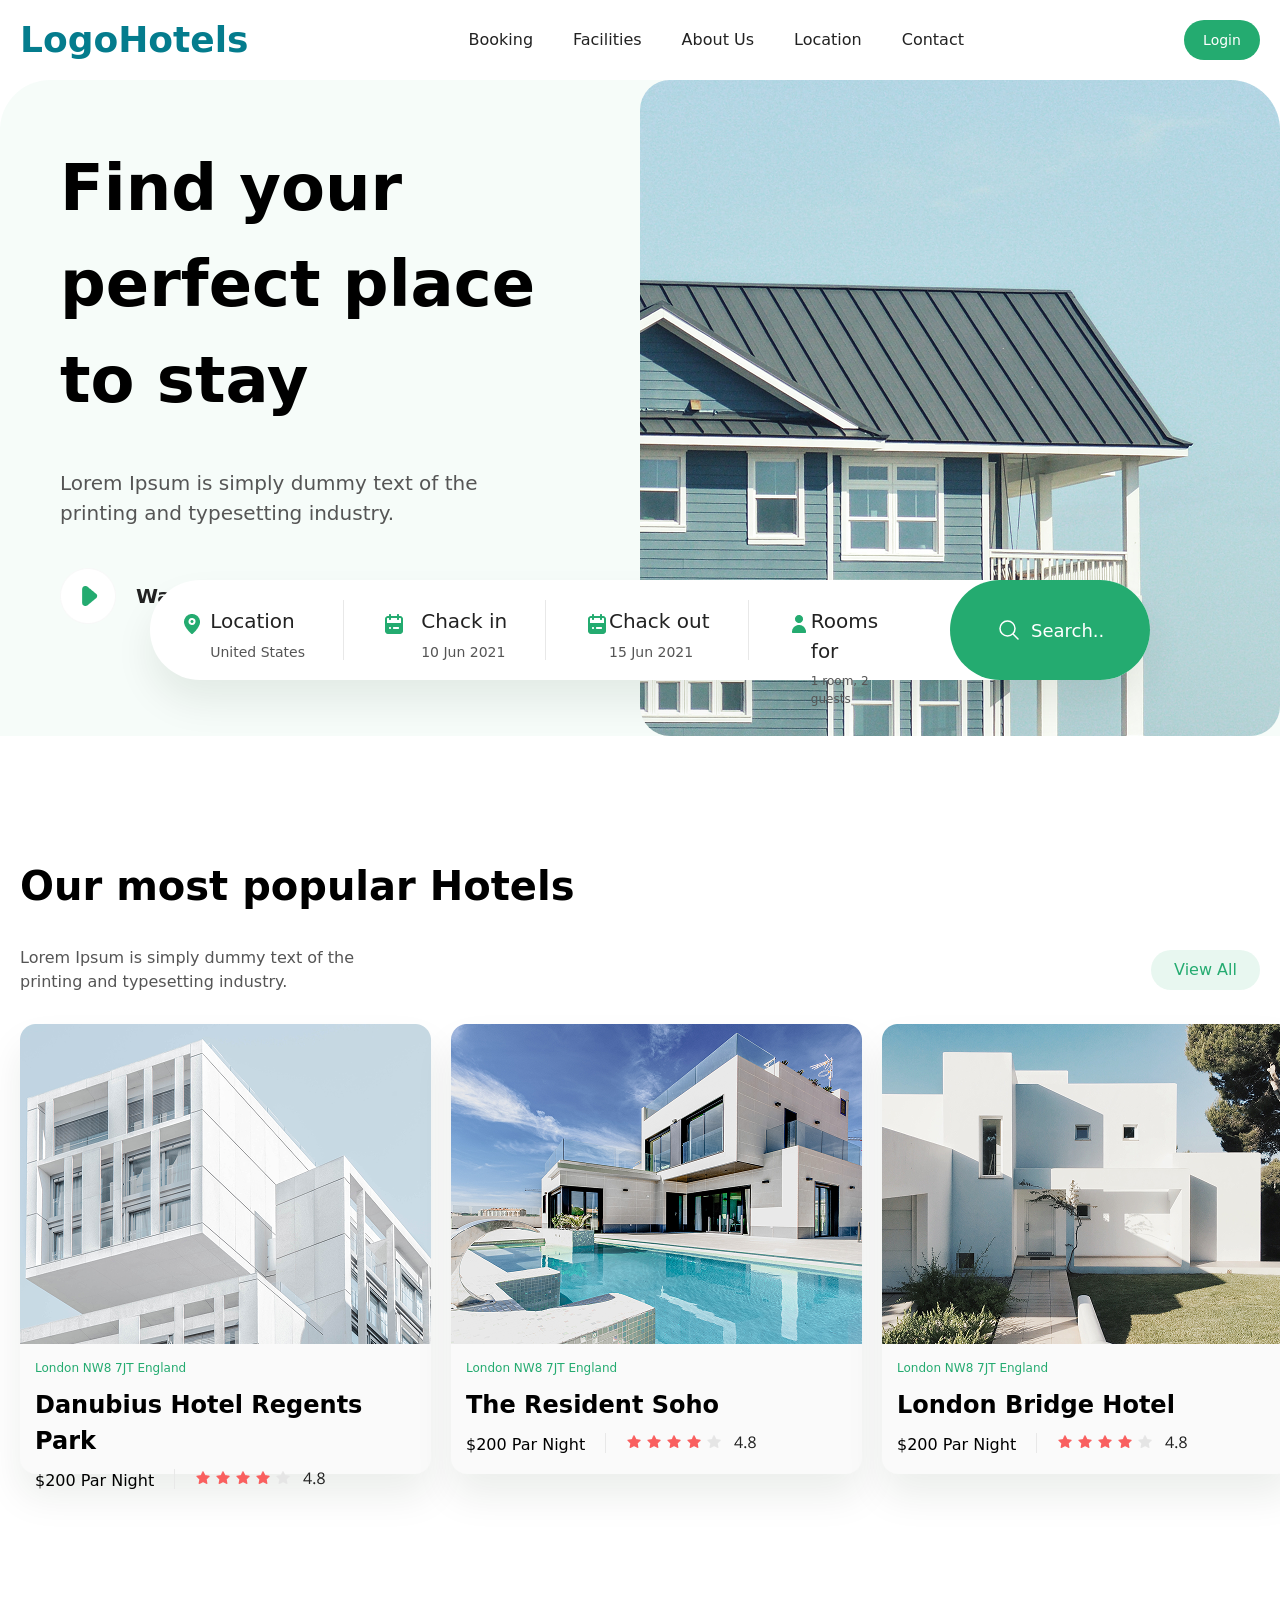
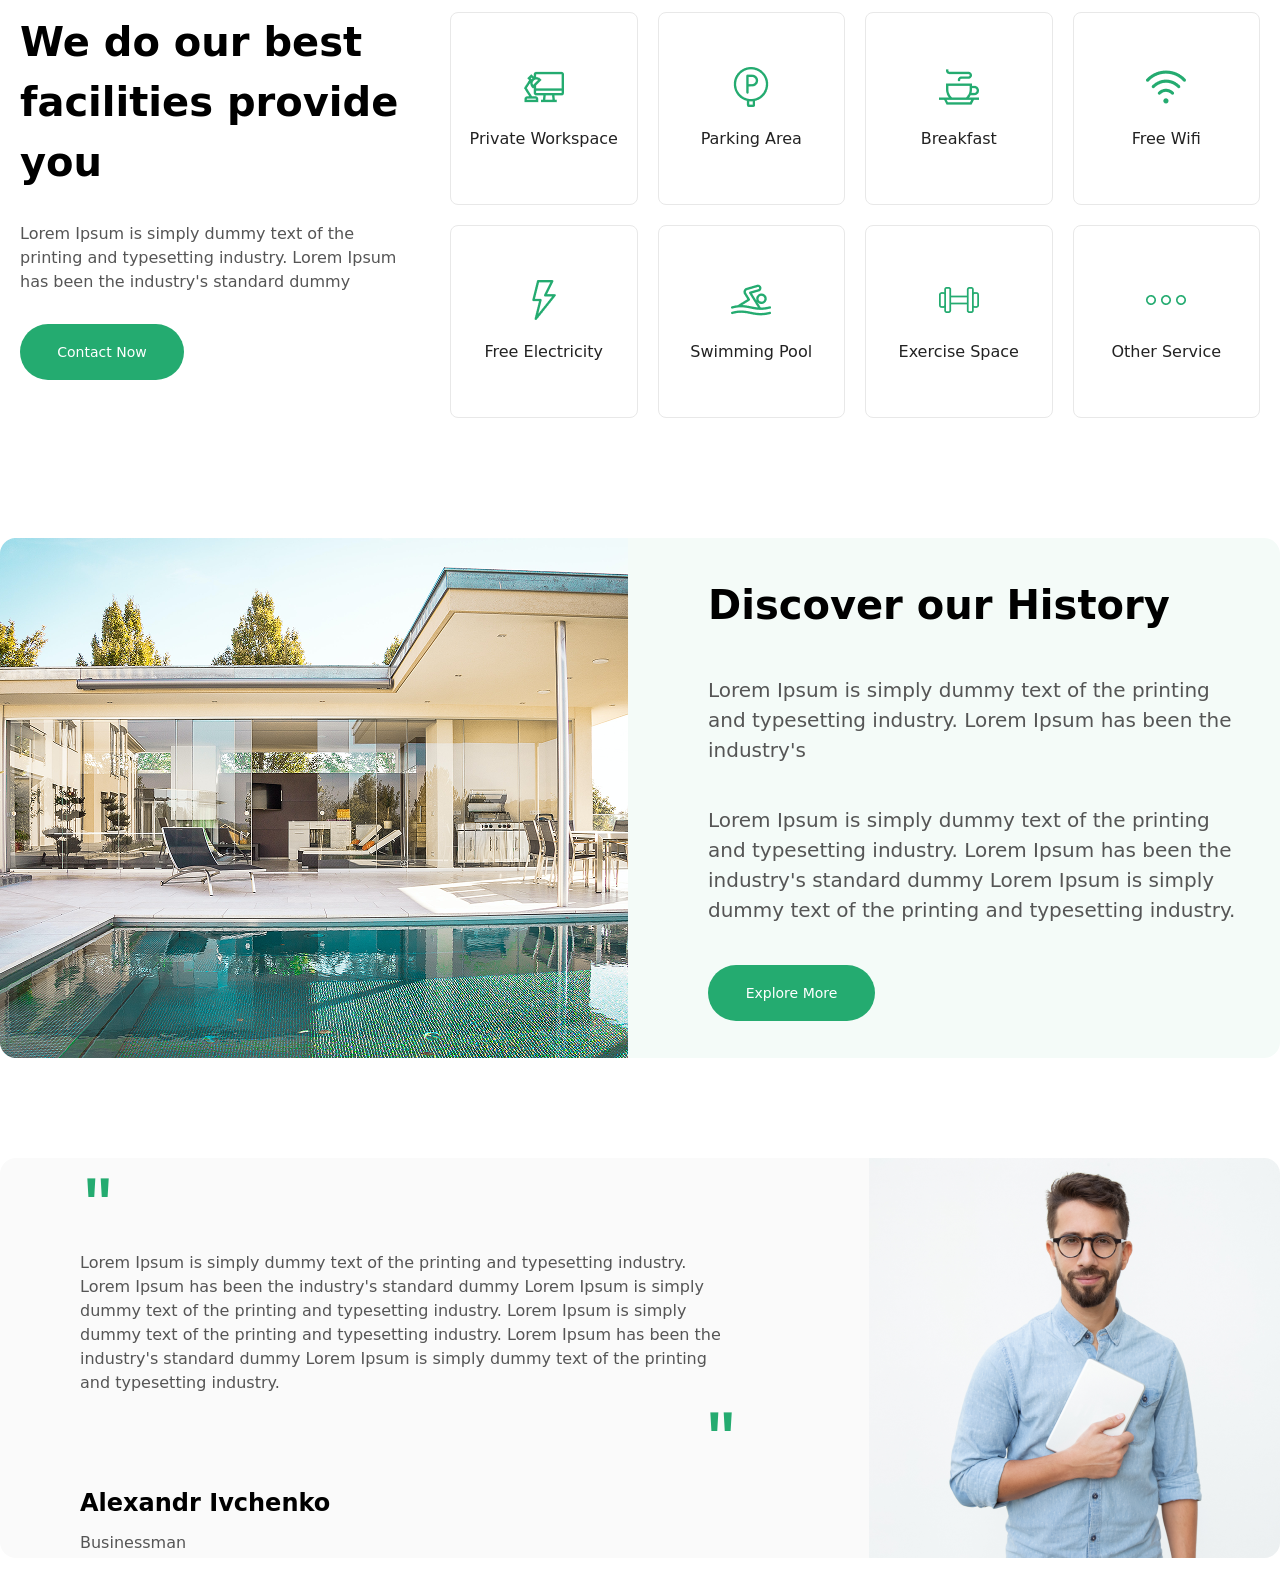
==== commit 39a90ed9: "5th section" ====
--- a/index.html
+++ b/index.html
@@ -171,5 +171,17 @@
         </div>              
     </section>
 
+    <section class="m-5 p-5 lg:p-0 relative max-w-[1280px] lg:h-[400px] m-auto mt-[100px] rounded-[16px] bg-[#FAFAFA] flex gap-[20px] lg:gap-[50px] flex-col lg:items-center lg:flex-row">
+        <div class="p-[30px] lg:px-[80px] flex flex-col gap-[20px] items-center lg:items-start lg:gap-[0px]">
+            <p class="text-[16px] text-[#555555] text-center flex flex-col lg:text-start"><samp class="text-[60px] font-bold text-[#24AB70]">"</samp>Lorem Ipsum is simply dummy text of the printing and typesetting industry. Lorem Ipsum has been the industry's standard dummy Lorem Ipsum is simply dummy text of the printing and typesetting industry. Lorem Ipsum is simply dummy text of the printing and typesetting industry. Lorem Ipsum has been the industry's standard dummy Lorem Ipsum is simply dummy text of the printing and typesetting industry.<samp class="text-[60px] font-bold text-[#24AB70] text-center lg:text-end">"</samp></p>
+            <div class="flex flex-col gap-[10px]">
+                <h1 class="text-[24px] font-[600] text-center lg:text-start">Alexandr Ivchenko</h1>
+                <p class="text-[16px] text-[#555555] text-center lg:text-start">Businessman</p>
+            </div>
+        </div>              
+        <img class="lg:w-[411px] lg:h-[400px]" src="./Images/Mask Group (6).png" alt="">
+    </section>
+
+
 </body>
 </html>
--- a/src/output.css
+++ b/src/output.css
@@ -588,6 +588,9 @@
   .p-\[30px\] {
     padding: 30px;
   }
+  .p-\[60px\] {
+    padding: 60px;
+  }
   .px-1 {
     padding-inline: calc(var(--spacing) * 1);
   }
@@ -597,6 +600,18 @@
   .px-10 {
     padding-inline: calc(var(--spacing) * 10);
   }
+  .px-\[60px\] {
+    padding-inline: 60px;
+  }
+  .px-\[80px\] {
+    padding-inline: 80px;
+  }
+  .px-\[100\] {
+    padding-inline: 100;
+  }
+  .px-\[100px\] {
+    padding-inline: 100px;
+  }
   .py-5 {
     padding-block: calc(var(--spacing) * 5);
   }
@@ -620,6 +635,9 @@
   }
   .text-center {
     text-align: center;
+  }
+  .text-end {
+    text-align: end;
   }
   .font-mono {
     font-family: var(--font-mono);
@@ -652,8 +670,17 @@
   .text-\[40px\] {
     font-size: 40px;
   }
+  .text-\[60px\] {
+    font-size: 60px;
+  }
   .text-\[64px\] {
     font-size: 64px;
+  }
+  .text-\[70px\] {
+    font-size: 70px;
+  }
+  .text-\[100px\] {
+    font-size: 100px;
   }
   .font-\[600\] {
     --tw-font-weight: 600;
@@ -741,6 +768,11 @@
       height: 193px;
     }
   }
+  .lg\:h-\[400px\] {
+    @media (width >= 64rem) {
+      height: 400px;
+    }
+  }
   .lg\:h-\[520px\] {
     @media (width >= 64rem) {
       height: 520px;
@@ -816,9 +848,24 @@
       justify-content: space-between;
     }
   }
+  .lg\:gap-\[0px\] {
+    @media (width >= 64rem) {
+      gap: 0px;
+    }
+  }
   .lg\:gap-\[5\] {
     @media (width >= 64rem) {
       gap: 5;
+    }
+  }
+  .lg\:gap-\[20px\] {
+    @media (width >= 64rem) {
+      gap: 20px;
+    }
+  }
+  .lg\:gap-\[30px\] {
+    @media (width >= 64rem) {
+      gap: 30px;
     }
   }
   .lg\:gap-\[40\] {
@@ -863,6 +910,11 @@
       padding-inline: calc(var(--spacing) * 10);
     }
   }
+  .lg\:px-\[80px\] {
+    @media (width >= 64rem) {
+      padding-inline: 80px;
+    }
+  }
   .lg\:py-5 {
     @media (width >= 64rem) {
       padding-block: calc(var(--spacing) * 5);
@@ -876,6 +928,11 @@
   .lg\:py-\[40\] {
     @media (width >= 64rem) {
       padding-block: 40;
+    }
+  }
+  .lg\:text-end {
+    @media (width >= 64rem) {
+      text-align: end;
     }
   }
   .lg\:text-start {
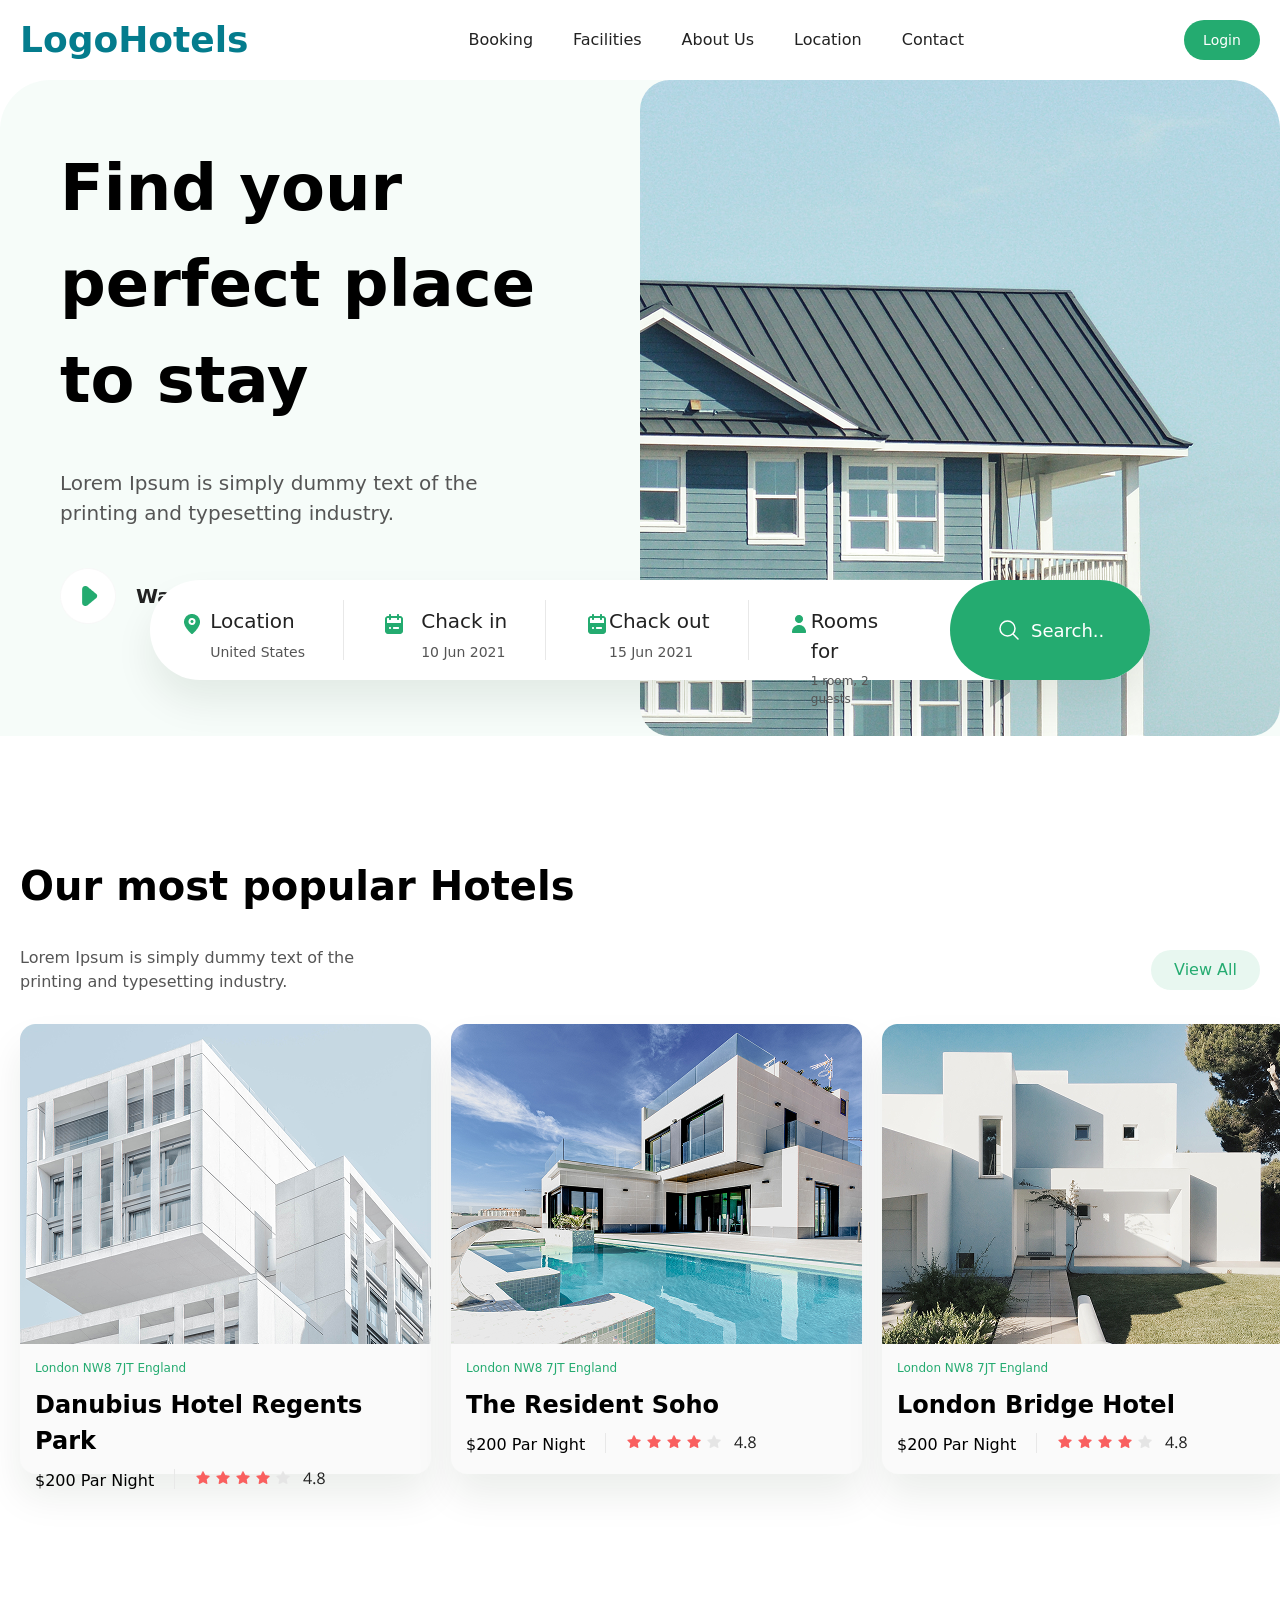
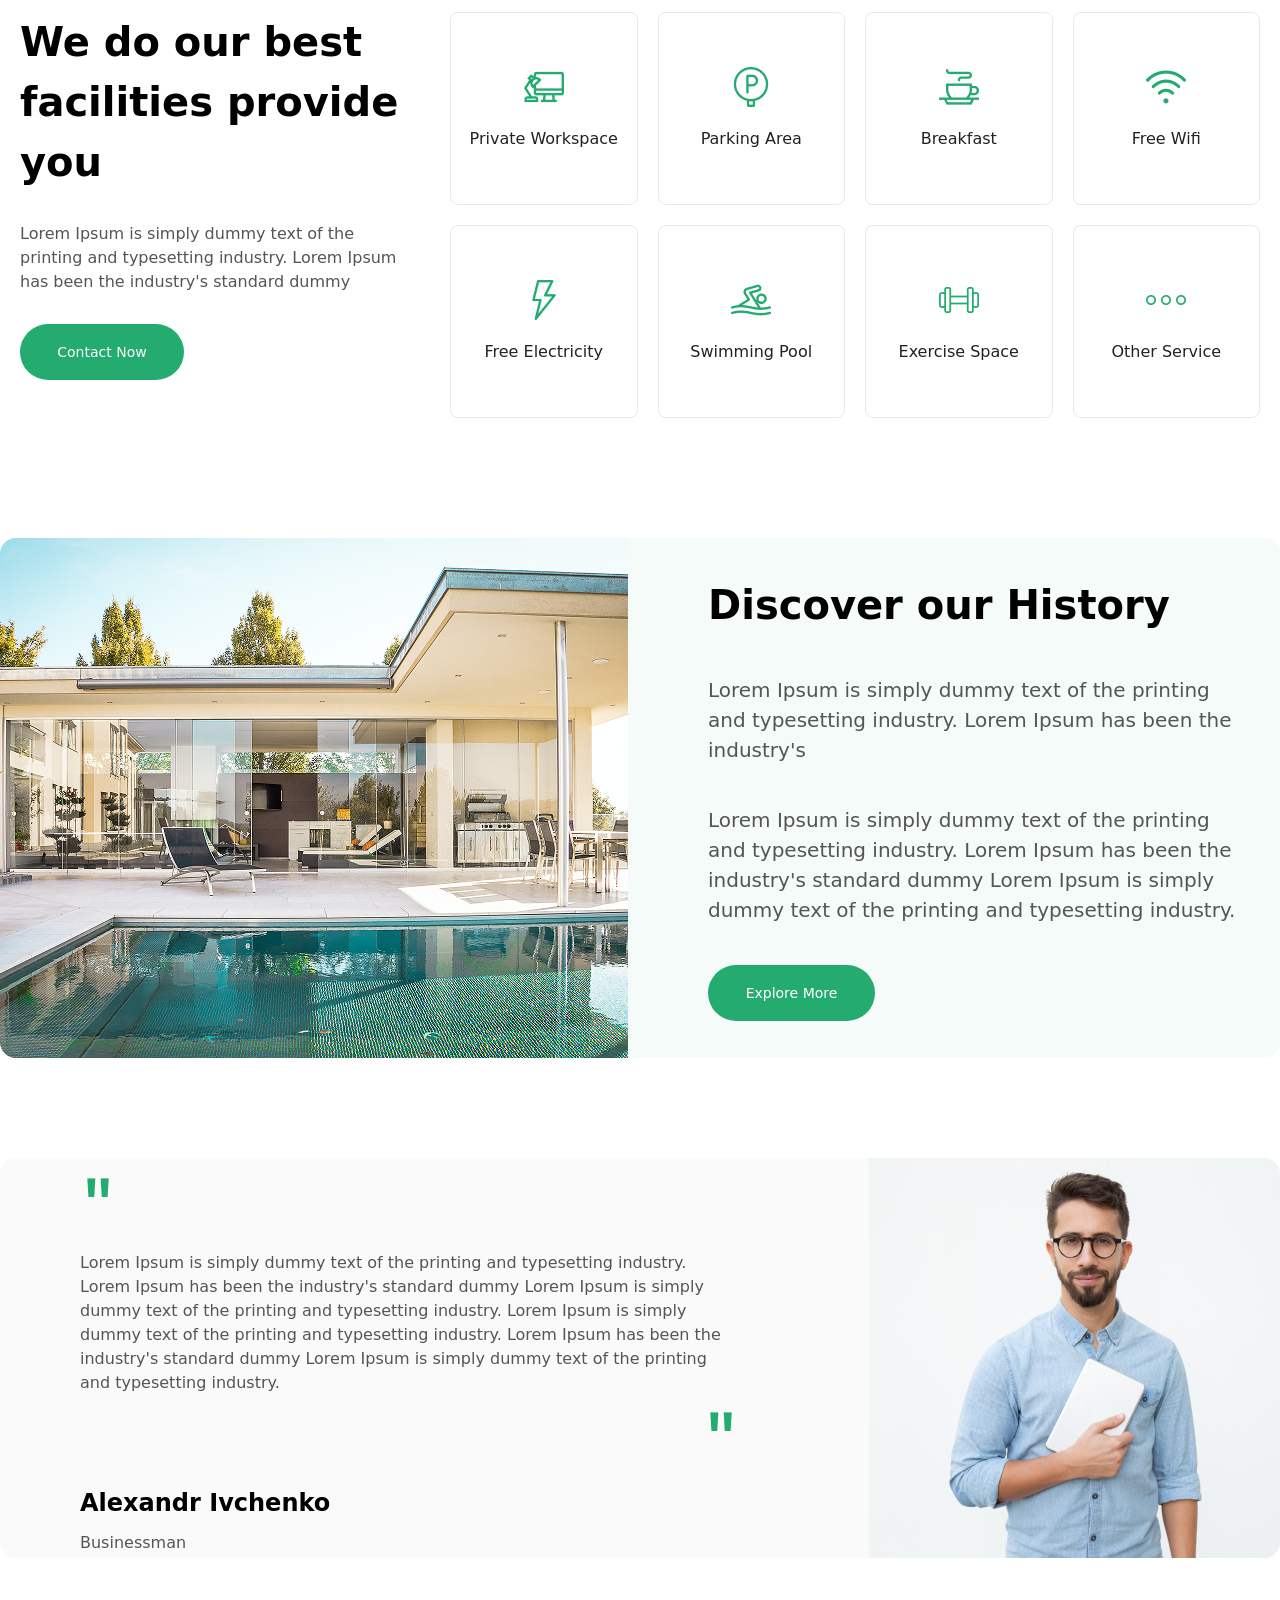
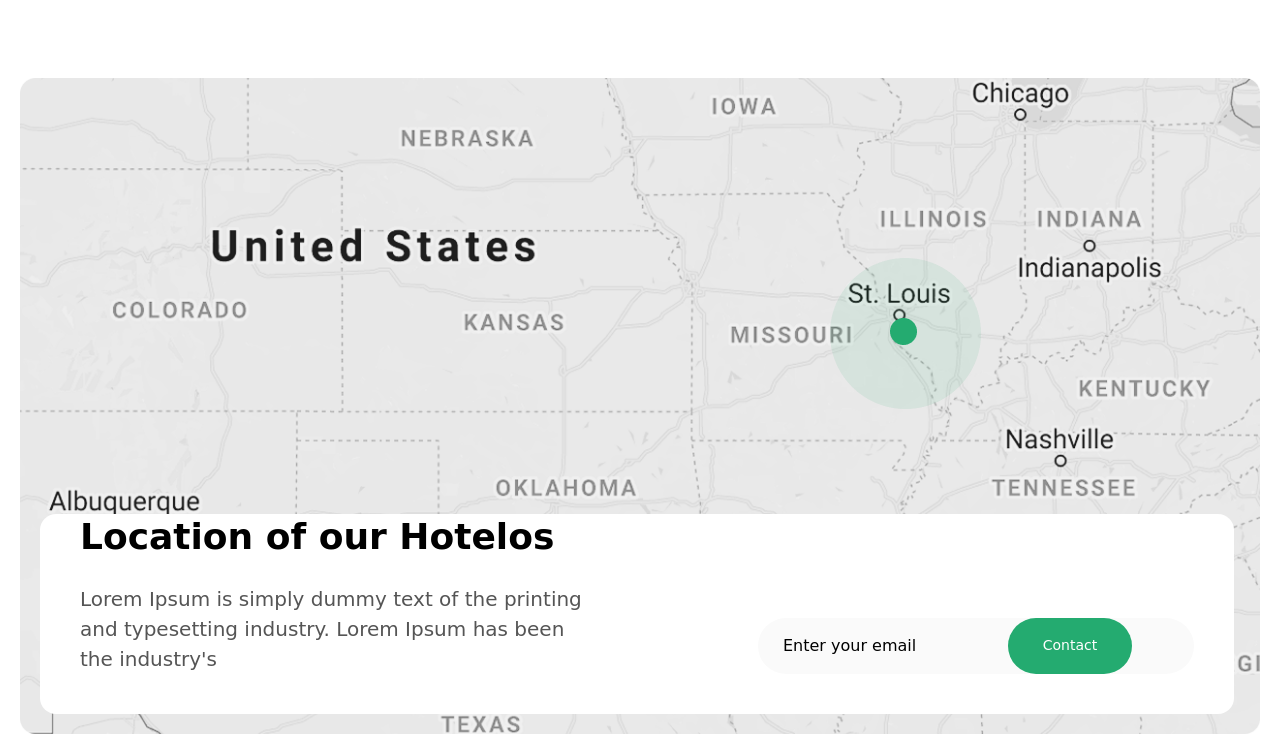
==== commit c5bfcb29: "6th section" ====
--- a/index.html
+++ b/index.html
@@ -182,6 +182,24 @@
         <img class="lg:w-[411px] lg:h-[400px]" src="./Images/Mask Group (6).png" alt="">
     </section>
 
+    <section class="w-full p-5 lg:w-[1280px] rounded-[16px] m-auto mt-[100px] relative">
+        <img class="w-full" src="./Images/map (1).png" alt="">
+        <img class="hidden lg:block absolute top-[200px] left-[830px]" src="./Images/Ellipse 5.png" alt="">
+        <img class="hidden lg:block absolute top-[260px] left-[890px]" src="./Images/Ellipse 6 (2).png" alt="">
+        <div class="w-full lg:absolute lg:bottom-[40px] lg:left-[40px] p-[20px] lg:p-[40px] lg:w-[1194px] lg:h-[200px] rounded-[16px] bg-white gap-[20px] flex flex-col lg:flex-row lg:justify-between lg:items-end">
+            <div class="w-full lg:w-[510px] flex flex-col gap-[20px]">
+                <h1 class="text-[36px] font-[600] text-center lg:text-start">Location of our Hotelos</h1>
+                <p class="text-[20px] text-[#555555] text-center lg:text-start">Lorem Ipsum is simply dummy text of the printing and typesetting industry. Lorem Ipsum has been the industry's  </p>
+            </div>
+            <div class="w-full lg:w-[436px] h-[56px] flex bg-[#FAFAFA] rounded-[50px]">
+                <input class="px-[25px] py-[15px] " type="text" placeholder="Enter your email">
+                <button class="w-[124px] h-[56px] rounded-[35px] bg-[#24AB70] flex justify-center items-center text-[14px] text-white">Contact</button>
+            </div>
+        </div>
+    </section>
+
+    
+
 
 </body>
 </html>
--- a/src/output.css
+++ b/src/output.css
@@ -183,17 +183,50 @@
   .top-\[100\] {
     top: 100;
   }
+  .top-\[200px\] {
+    top: 200px;
+  }
+  .top-\[230px\] {
+    top: 230px;
+  }
+  .top-\[250px\] {
+    top: 250px;
+  }
+  .top-\[260px\] {
+    top: 260px;
+  }
   .top-\[500px\] {
     top: 500px;
   }
   .top-\[1000px\] {
     top: 1000px;
   }
+  .left-0 {
+    left: calc(var(--spacing) * 0);
+  }
+  .left-\[0\] {
+    left: 0;
+  }
   .left-\[150px\] {
     left: 150px;
   }
   .left-\[200px\] {
     left: 200px;
+  }
+  .left-\[830px\] {
+    left: 830px;
+  }
+  .left-\[850px\] {
+    left: 850px;
+  }
+  .left-\[870px\] {
+    left: 870px;
+  }
+  .left-\[890px\] {
+    left: 890px;
+  }
+  .left-\[900px\] {
+    left: 900px;
   }
   .m-5 {
     margin: calc(var(--spacing) * 5);
@@ -265,6 +298,9 @@
   .h-\[30px\] {
     height: 30px;
   }
+  .h-\[36px\] {
+    height: 36px;
+  }
   .h-\[40px\] {
     height: 40px;
   }
@@ -307,6 +343,9 @@
   .w-411 {
     width: calc(var(--spacing) * 411);
   }
+  .w-\[10\] {
+    width: 10;
+  }
   .w-\[24px\] {
     width: 24px;
   }
@@ -334,8 +373,14 @@
   .w-\[109px\] {
     width: 109px;
   }
+  .w-\[110px\] {
+    width: 110px;
+  }
   .w-\[122\] {
     width: 122;
+  }
+  .w-\[124px\] {
+    width: 124px;
   }
   .w-\[125px\] {
     width: 125px;
@@ -585,6 +630,15 @@
   .p-10 {
     padding: calc(var(--spacing) * 10);
   }
+  .p-20 {
+    padding: calc(var(--spacing) * 20);
+  }
+  .p-\[20\] {
+    padding: 20;
+  }
+  .p-\[20px\] {
+    padding: 20px;
+  }
   .p-\[30px\] {
     padding: 30px;
   }
@@ -600,6 +654,9 @@
   .px-10 {
     padding-inline: calc(var(--spacing) * 10);
   }
+  .px-\[25px\] {
+    padding-inline: 25px;
+  }
   .px-\[60px\] {
     padding-inline: 60px;
   }
@@ -617,6 +674,9 @@
   }
   .py-10 {
     padding-block: calc(var(--spacing) * 10);
+  }
+  .py-\[15px\] {
+    padding-block: 15px;
   }
   .pb-4 {
     padding-bottom: calc(var(--spacing) * 4);
@@ -738,6 +798,66 @@
       position: absolute;
     }
   }
+  .lg\:bottom-0 {
+    @media (width >= 64rem) {
+      bottom: calc(var(--spacing) * 0);
+    }
+  }
+  .lg\:bottom-20 {
+    @media (width >= 64rem) {
+      bottom: calc(var(--spacing) * 20);
+    }
+  }
+  .lg\:bottom-\[20\] {
+    @media (width >= 64rem) {
+      bottom: 20;
+    }
+  }
+  .lg\:bottom-\[20px\] {
+    @media (width >= 64rem) {
+      bottom: 20px;
+    }
+  }
+  .lg\:bottom-\[40px\] {
+    @media (width >= 64rem) {
+      bottom: 40px;
+    }
+  }
+  .lg\:bottom-\[px\] {
+    @media (width >= 64rem) {
+      bottom: px;
+    }
+  }
+  .lg\:left-0 {
+    @media (width >= 64rem) {
+      left: calc(var(--spacing) * 0);
+    }
+  }
+  .lg\:left-\[0\] {
+    @media (width >= 64rem) {
+      left: 0;
+    }
+  }
+  .lg\:left-\[40px\] {
+    @media (width >= 64rem) {
+      left: 40px;
+    }
+  }
+  .lg\:left-\[50px\] {
+    @media (width >= 64rem) {
+      left: 50px;
+    }
+  }
+  .lg\:left-\[60px\] {
+    @media (width >= 64rem) {
+      left: 60px;
+    }
+  }
+  .lg\:left-\[70px\] {
+    @media (width >= 64rem) {
+      left: 70px;
+    }
+  }
   .lg\:block {
     @media (width >= 64rem) {
       display: block;
@@ -768,6 +888,11 @@
       height: 193px;
     }
   }
+  .lg\:h-\[200px\] {
+    @media (width >= 64rem) {
+      height: 200px;
+    }
+  }
   .lg\:h-\[400px\] {
     @media (width >= 64rem) {
       height: 400px;
@@ -788,6 +913,21 @@
       height: 656px;
     }
   }
+  .lg\:h-\[677px\] {
+    @media (width >= 64rem) {
+      height: 677px;
+    }
+  }
+  .lg\:w-\[182\] {
+    @media (width >= 64rem) {
+      width: 182;
+    }
+  }
+  .lg\:w-\[199\] {
+    @media (width >= 64rem) {
+      width: 199;
+    }
+  }
   .lg\:w-\[400px\] {
     @media (width >= 64rem) {
       width: 400px;
@@ -798,6 +938,16 @@
       width: 411px;
     }
   }
+  .lg\:w-\[436px\] {
+    @media (width >= 64rem) {
+      width: 436px;
+    }
+  }
+  .lg\:w-\[510px\] {
+    @media (width >= 64rem) {
+      width: 510px;
+    }
+  }
   .lg\:w-\[628px\] {
     @media (width >= 64rem) {
       width: 628px;
@@ -813,6 +963,21 @@
       width: 840px;
     }
   }
+  .lg\:w-\[1194\] {
+    @media (width >= 64rem) {
+      width: 1194;
+    }
+  }
+  .lg\:w-\[1194px\] {
+    @media (width >= 64rem) {
+      width: 1194px;
+    }
+  }
+  .lg\:w-\[1280\] {
+    @media (width >= 64rem) {
+      width: 1280;
+    }
+  }
   .lg\:w-\[1280px\] {
     @media (width >= 64rem) {
       width: 1280px;
@@ -823,6 +988,11 @@
       width: 1282;
     }
   }
+  .lg\:w-\[1994\] {
+    @media (width >= 64rem) {
+      width: 1994;
+    }
+  }
   .lg\:grid-cols-4 {
     @media (width >= 64rem) {
       grid-template-columns: repeat(4, minmax(0, 1fr));
@@ -836,6 +1006,11 @@
   .lg\:items-center {
     @media (width >= 64rem) {
       align-items: center;
+    }
+  }
+  .lg\:items-end {
+    @media (width >= 64rem) {
+      align-items: flex-end;
     }
   }
   .lg\:items-start {
@@ -900,6 +1075,11 @@
       padding: calc(var(--spacing) * 0);
     }
   }
+  .lg\:p-\[40px\] {
+    @media (width >= 64rem) {
+      padding: 40px;
+    }
+  }
   .lg\:p-\[60px\] {
     @media (width >= 64rem) {
       padding: 60px;
@@ -908,6 +1088,11 @@
   .lg\:px-10 {
     @media (width >= 64rem) {
       padding-inline: calc(var(--spacing) * 10);
+    }
+  }
+  .lg\:px-\[40px\] {
+    @media (width >= 64rem) {
+      padding-inline: 40px;
     }
   }
   .lg\:px-\[80px\] {
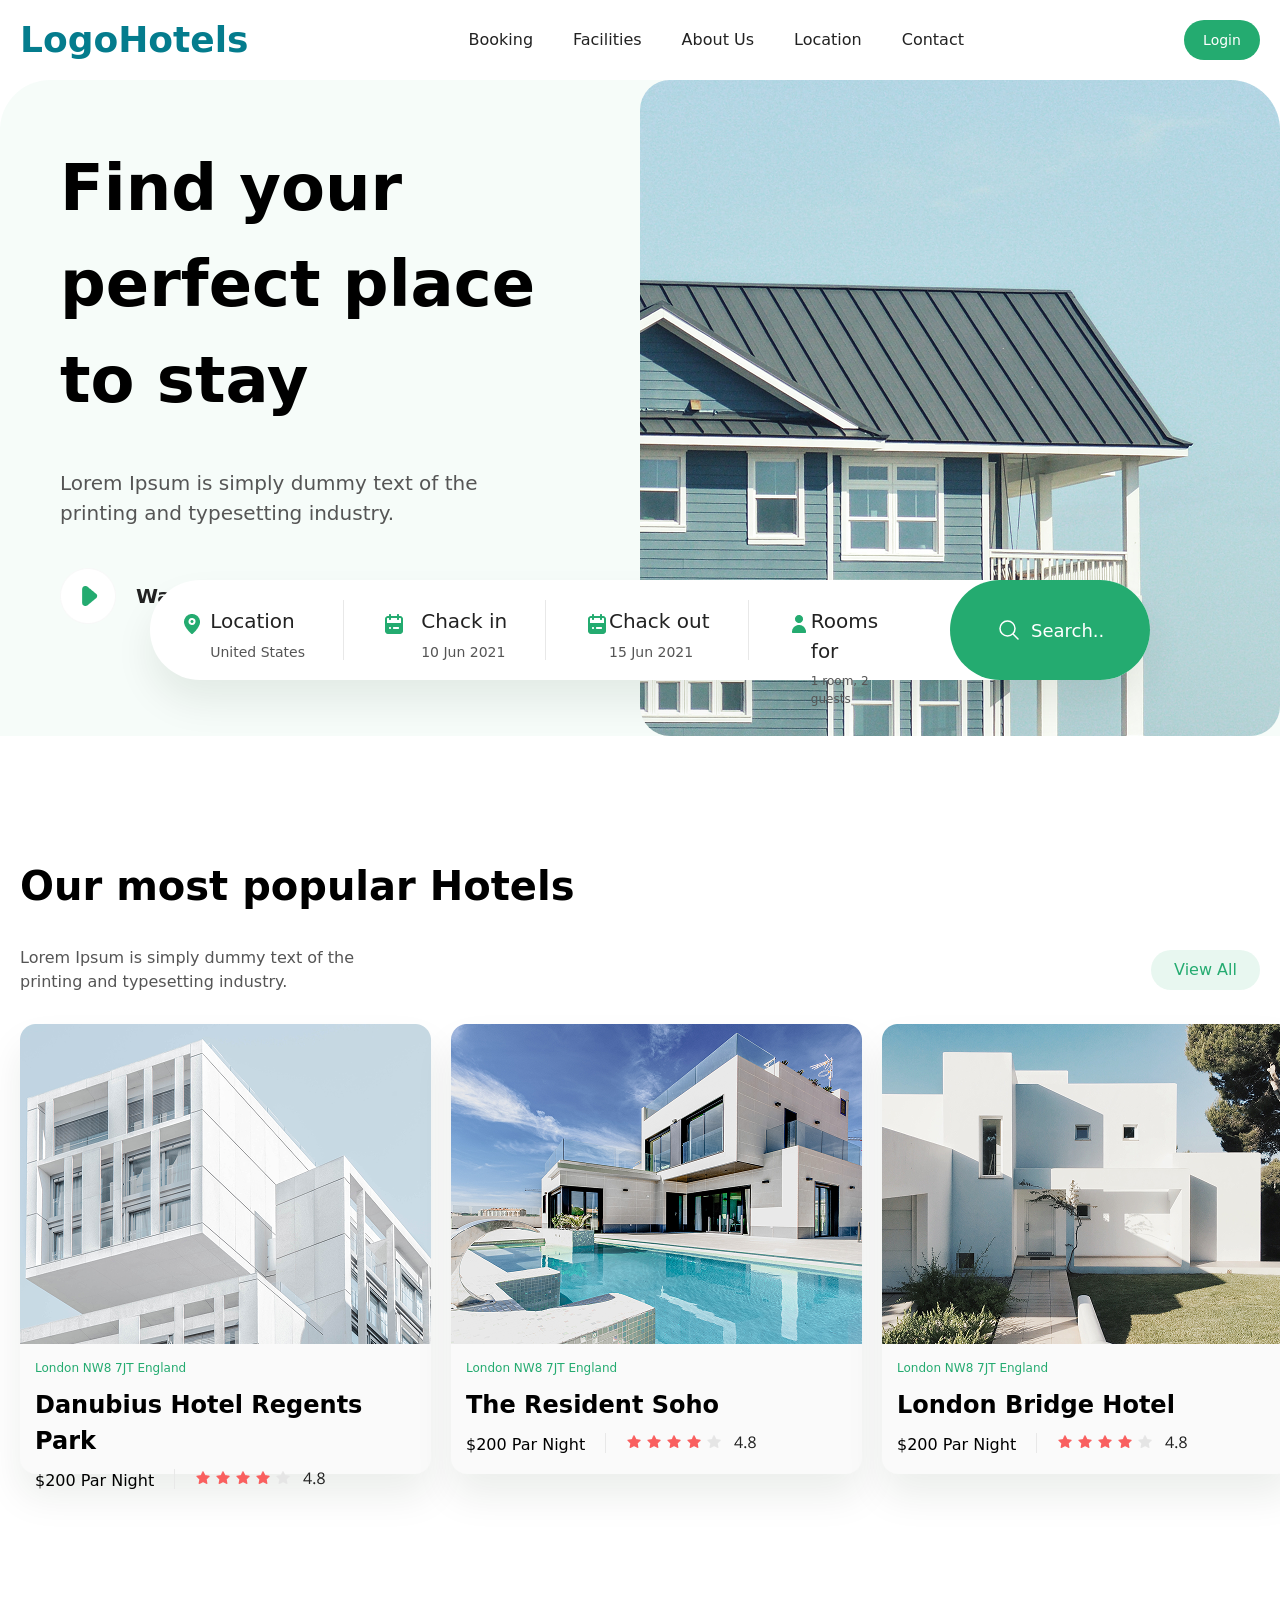
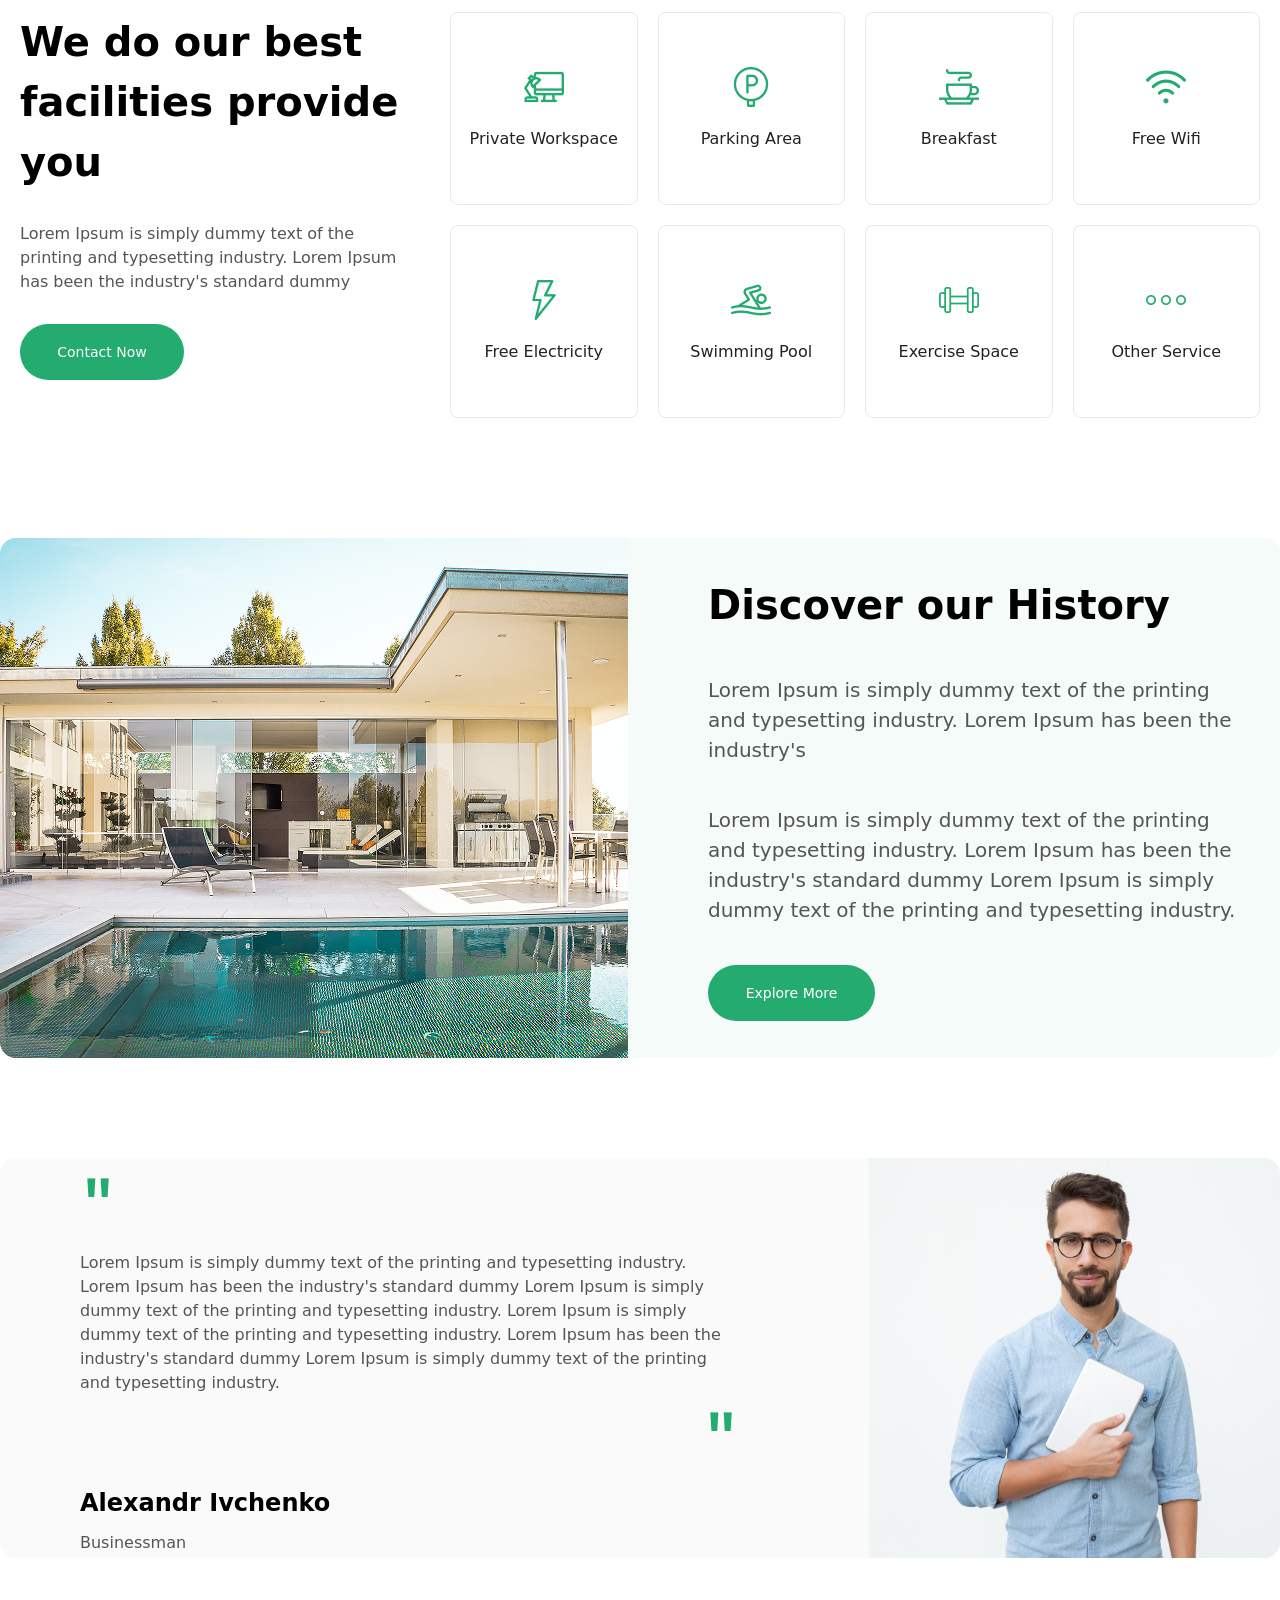
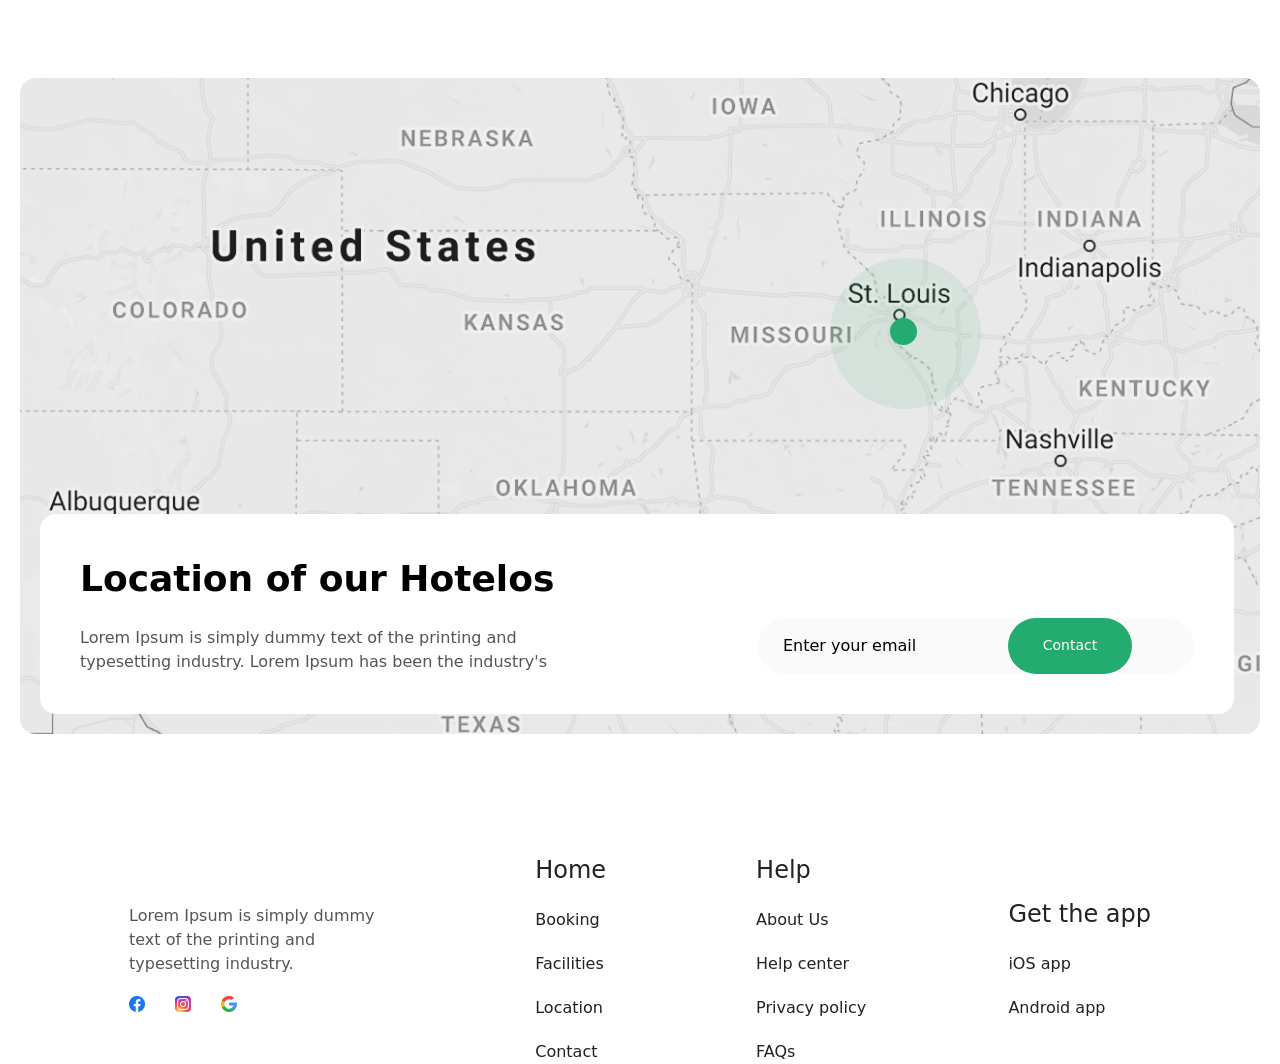
==== commit 10755911: "footer" ====
--- a/index.html
+++ b/index.html
@@ -189,7 +189,7 @@
         <div class="w-full lg:absolute lg:bottom-[40px] lg:left-[40px] p-[20px] lg:p-[40px] lg:w-[1194px] lg:h-[200px] rounded-[16px] bg-white gap-[20px] flex flex-col lg:flex-row lg:justify-between lg:items-end">
             <div class="w-full lg:w-[510px] flex flex-col gap-[20px]">
                 <h1 class="text-[36px] font-[600] text-center lg:text-start">Location of our Hotelos</h1>
-                <p class="text-[20px] text-[#555555] text-center lg:text-start">Lorem Ipsum is simply dummy text of the printing and typesetting industry. Lorem Ipsum has been the industry's  </p>
+                <p class="text-[16px] text-[#555555] text-center lg:text-start">Lorem Ipsum is simply dummy text of the printing and typesetting industry. Lorem Ipsum has been the industry's  </p>
             </div>
             <div class="w-full lg:w-[436px] h-[56px] flex bg-[#FAFAFA] rounded-[50px]">
                 <input class="px-[25px] py-[15px] " type="text" placeholder="Enter your email">
@@ -198,8 +198,36 @@
         </div>
     </section>
 
-    
-
-
+    <footer class="w-full p-5 lg:w-[1062px] m-auto mt-[100px] lg:h-[208px] flex flex-col gap-[40px] lg:flex-row lg:justify-between items-center">
+        <div class="flex flex-col gap-[20px] items-center lg:items-start lg:w-[264px]">
+            <p class="text-[16px] text-[#555555] text-center lg:text-start">Lorem Ipsum is simply dummy text of the printing and typesetting industry.</p>
+            <div class="flex gap-[30px]">
+                <img class="w-[16px]" src="./Images/Group 23.png" alt="">
+                <img class="w-[16px]" src="./Images/Group 24.png" alt="">
+                <img class="w-[16px]" src="./Images/search 1.png" alt="">
+            </div>
+        </div>
+        <div class="flex gap-[100px] lg:gap-[150px]">
+            <div class="flex flex-col text-center lg:text-start gap-[20px]">
+                <p class="text-[24px] text-[#222222]">Home</p>
+                <p class="text-[16px] text-[#222222]">Booking</p>
+                <p class="text-[16px] text-[#222222]">Facilities</p>
+                <p class="text-[16px] text-[#222222]">Location</p>
+                <p class="text-[16px] text-[#222222]">Contact</p>
+            </div>
+            <div class="flex flex-col text-center lg:text-start gap-[20px]">
+                <p class="text-[24px] text-[#222222]">Help</p>
+                <p class="text-[16px] text-[#222222]">About Us</p>
+                <p class="text-[16px] text-[#222222]">Help center</p>
+                <p class="text-[16px] text-[#222222]">Privacy policy</p>
+                <p class="text-[16px] text-[#222222]">FAQs</p>
+            </div>
+        </div>
+        <div class="flex flex-col text-center lg:text-start gap-[20px]">
+                <p class="text-[24px] text-[#222222]">Get the app</p>
+                <p class="text-[16px] text-[#222222]">iOS app</p>
+                <p class="text-[16px] text-[#222222]">Android app</p>
+        </div>
+    </footer>
 </body>
 </html>
--- a/src/output.css
+++ b/src/output.css
@@ -346,6 +346,12 @@
   .w-\[10\] {
     width: 10;
   }
+  .w-\[16px\] {
+    width: 16px;
+  }
+  .w-\[20px\] {
+    width: 20px;
+  }
   .w-\[24px\] {
     width: 24px;
   }
@@ -403,6 +409,9 @@
   .w-\[1000px\] {
     width: 1000px;
   }
+  .w-\[1062px\] {
+    width: 1062px;
+  }
   .w-\[1280px\] {
     width: 1280px;
   }
@@ -507,6 +516,15 @@
   }
   .gap-\[50px\] {
     gap: 50px;
+  }
+  .gap-\[100px\] {
+    gap: 100px;
+  }
+  .gap-\[150px\] {
+    gap: 150px;
+  }
+  .gap-\[200px\] {
+    gap: 200px;
   }
   .space-x-0 {
     :where(& > :not(:last-child)) {
@@ -893,6 +911,11 @@
       height: 200px;
     }
   }
+  .lg\:h-\[208px\] {
+    @media (width >= 64rem) {
+      height: 208px;
+    }
+  }
   .lg\:h-\[400px\] {
     @media (width >= 64rem) {
       height: 400px;
@@ -928,6 +951,11 @@
       width: 199;
     }
   }
+  .lg\:w-\[264px\] {
+    @media (width >= 64rem) {
+      width: 264px;
+    }
+  }
   .lg\:w-\[400px\] {
     @media (width >= 64rem) {
       width: 400px;
@@ -963,6 +991,11 @@
       width: 840px;
     }
   }
+  .lg\:w-\[1062px\] {
+    @media (width >= 64rem) {
+      width: 1062px;
+    }
+  }
   .lg\:w-\[1194\] {
     @media (width >= 64rem) {
       width: 1194;
@@ -1056,6 +1089,16 @@
   .lg\:gap-\[50px\] {
     @media (width >= 64rem) {
       gap: 50px;
+    }
+  }
+  .lg\:gap-\[150px\] {
+    @media (width >= 64rem) {
+      gap: 150px;
+    }
+  }
+  .lg\:gap-\[200px\] {
+    @media (width >= 64rem) {
+      gap: 200px;
     }
   }
   .lg\:border {
